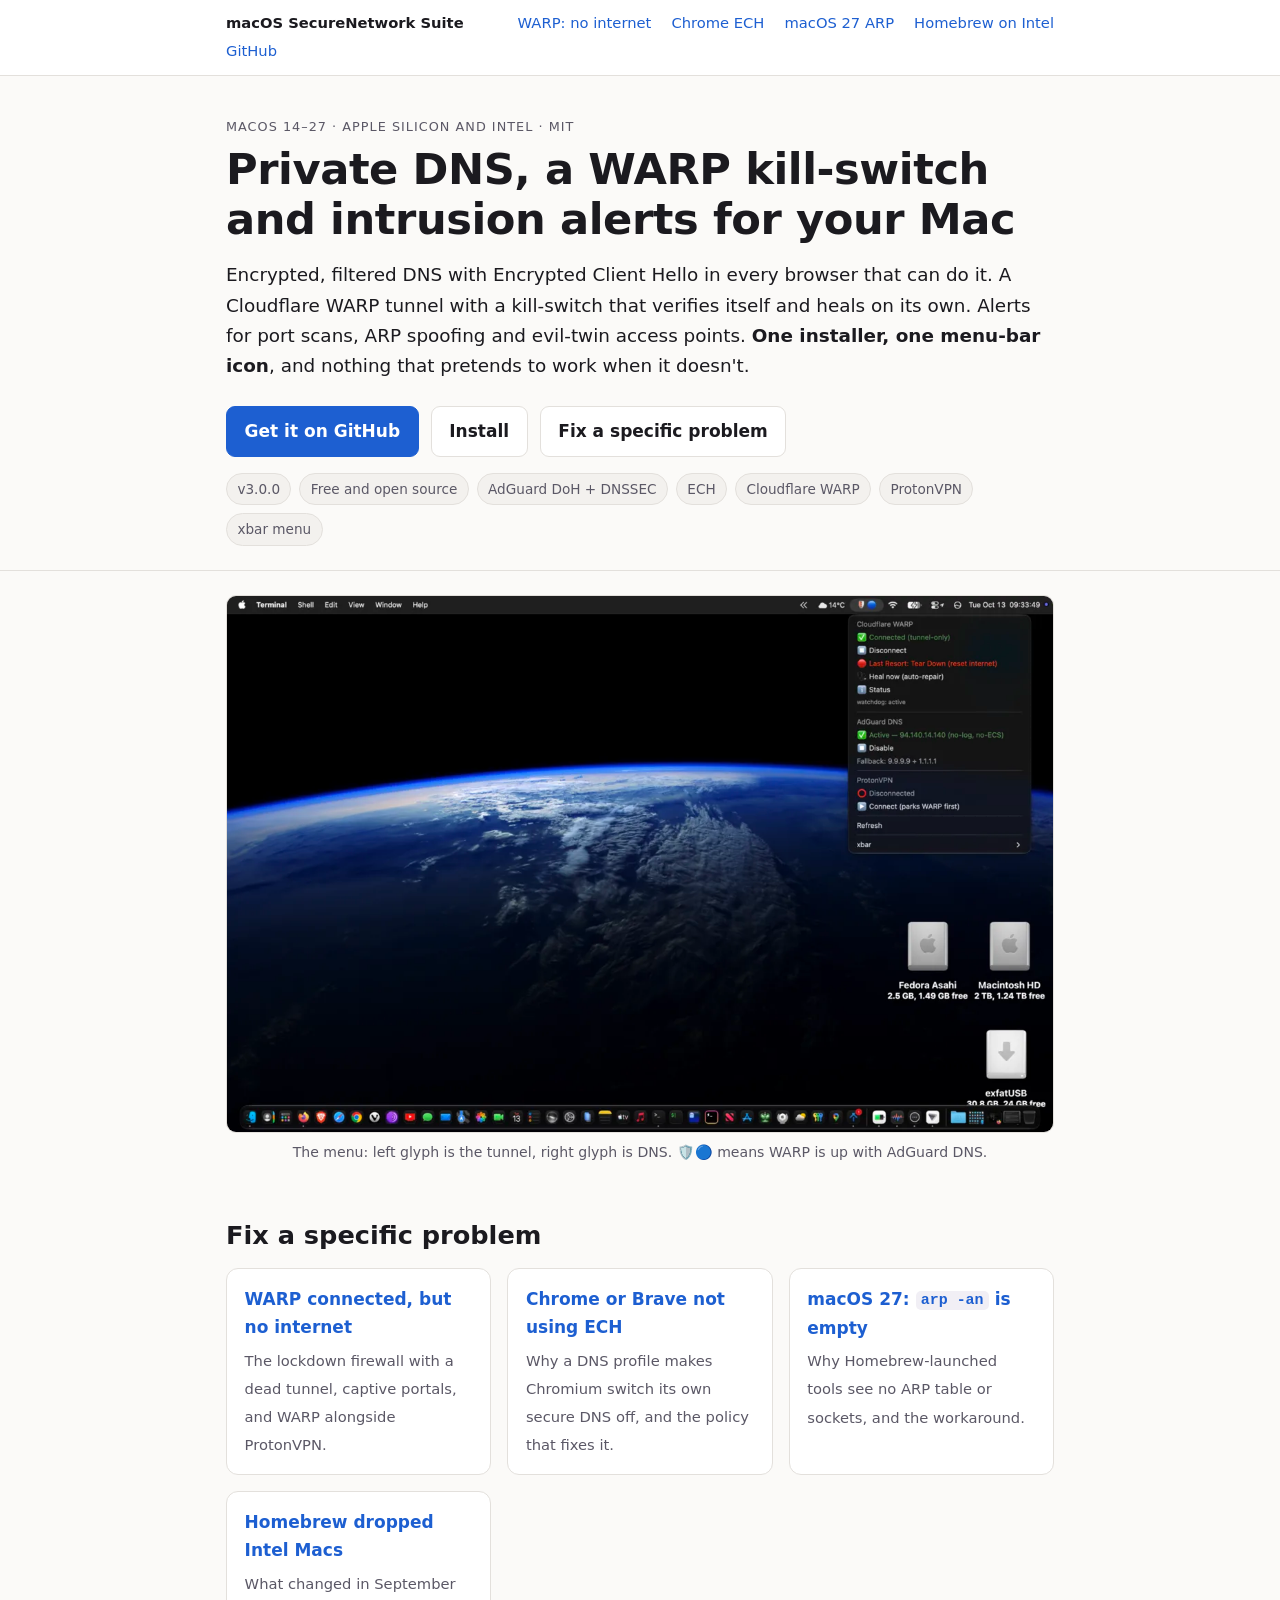
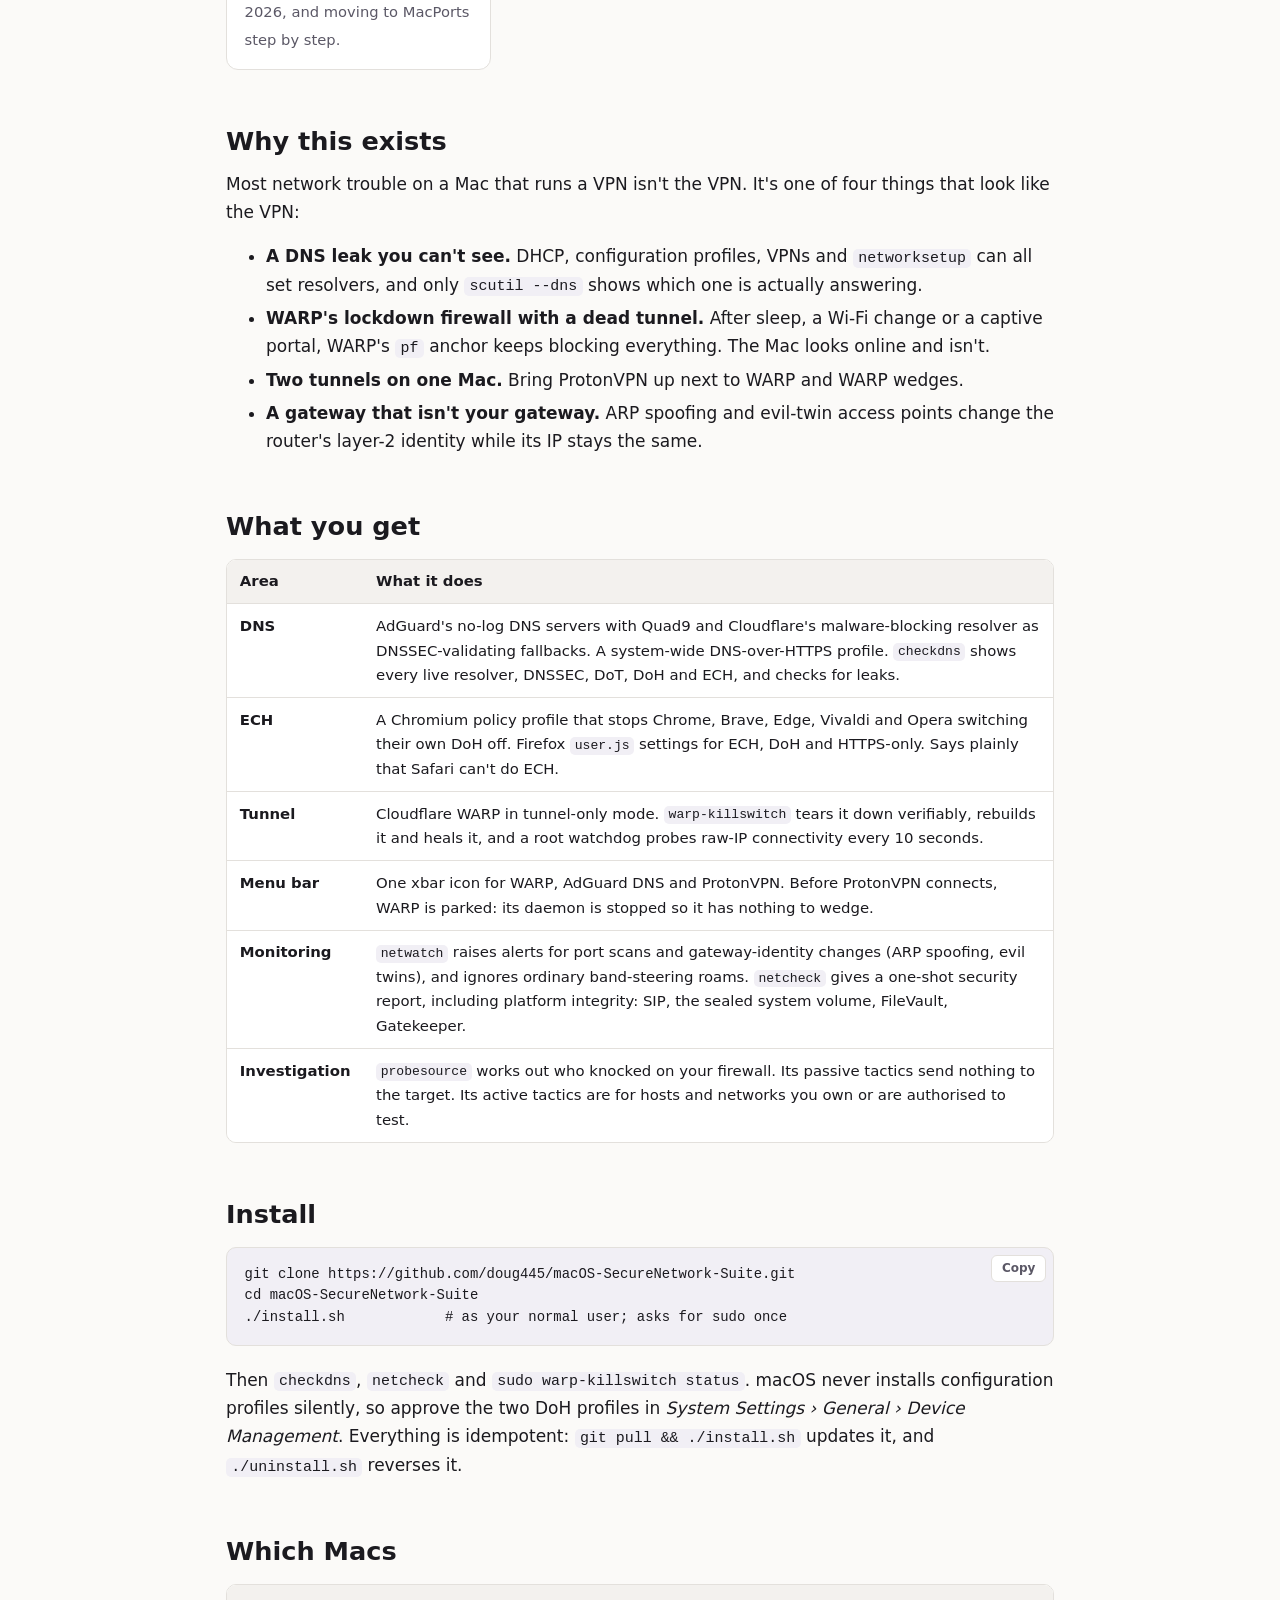
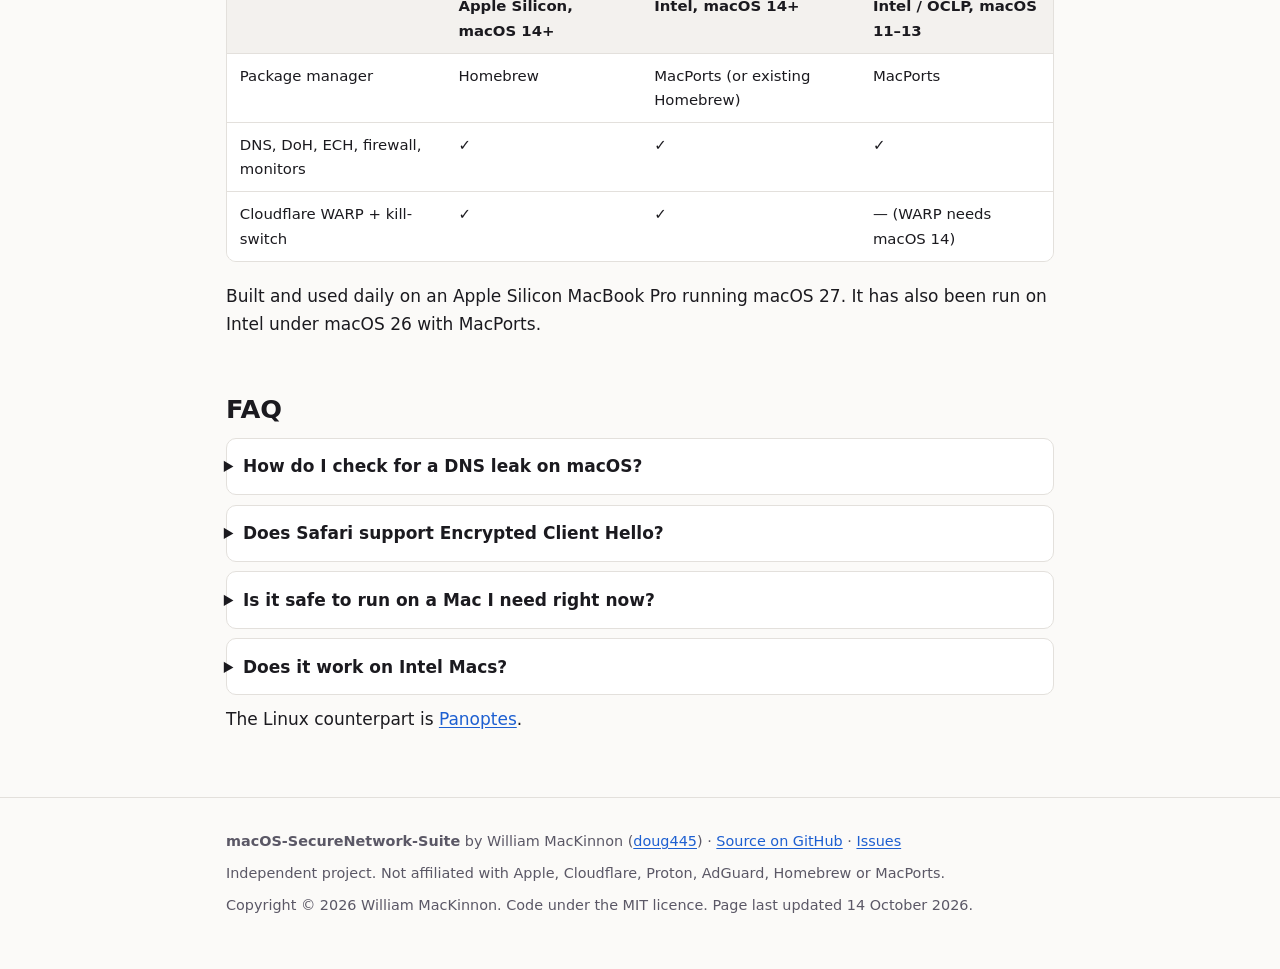
==== index.html @ d0519991 "Project site: landing page and four problem guides Landing page plus guides for the problems people " ====
<!doctype html>
<html lang="en">
<head>
<meta charset="utf-8">
<meta name="viewport" content="width=device-width, initial-scale=1">
<title>macOS SecureNetwork Suite: private DNS, WARP kill-switch</title>
<meta name="description" content="Free, open-source macOS network security: encrypted AdGuard DNS with ECH in every browser that can do it, a Cloudflare WARP kill-switch that self-heals, and ARP-spoofing and port-scan alerts.">
<link rel="canonical" href="https://doug445.github.io/macOS-SecureNetwork-Suite/">
<meta name="author" content="William MacKinnon">
<meta name="robots" content="index, follow, max-image-preview:large">
<meta name="color-scheme" content="light dark">
<link rel="stylesheet" href="style.css">
<meta property="og:type" content="website">
<meta property="og:site_name" content="macOS SecureNetwork Suite">
<meta property="og:title" content="macOS SecureNetwork Suite: private DNS, a WARP kill-switch and intrusion alerts">
<meta property="og:description" content="Encrypted, filtered DNS with ECH; a Cloudflare WARP kill-switch that never blackholes your Mac; ARP-spoofing, evil-twin and port-scan alerts. One installer, one menu-bar icon.">
<meta property="og:url" content="https://doug445.github.io/macOS-SecureNetwork-Suite/">
<meta property="og:image" content="https://doug445.github.io/macOS-SecureNetwork-Suite/card.png">
<meta property="og:image:width" content="1200">
<meta property="og:image:height" content="630">
<meta name="twitter:card" content="summary_large_image">
<script type="application/ld+json">
{
  "@context": "https://schema.org",
  "@graph": [
    {
      "@type": "SoftwareApplication",
      "@id": "https://doug445.github.io/macOS-SecureNetwork-Suite/#software",
      "name": "macOS-SecureNetwork-Suite",
      "description": "Network security suite for macOS: encrypted, filtered DNS (AdGuard DoH with DNSSEC fallbacks), Encrypted Client Hello in every capable browser, a Cloudflare WARP tunnel with a verified kill-switch and self-healing watchdog, a menu-bar control for WARP, AdGuard DNS and ProtonVPN, and monitors for port scans, ARP spoofing and evil-twin access points.",
      "applicationCategory": "SecurityApplication",
      "operatingSystem": "macOS 14 or later on Apple Silicon; macOS 11 or later on Intel (reduced)",
      "softwareVersion": "3.0.0",
      "license": "https://opensource.org/licenses/MIT",
      "url": "https://doug445.github.io/macOS-SecureNetwork-Suite/",
      "downloadUrl": "https://github.com/doug445/macOS-SecureNetwork-Suite",
      "codeRepository": "https://github.com/doug445/macOS-SecureNetwork-Suite",
      "image": "https://doug445.github.io/macOS-SecureNetwork-Suite/menu-bar.jpg",
      "offers": { "@type": "Offer", "price": "0", "priceCurrency": "USD" },
      "author": { "@type": "Person", "name": "William MacKinnon", "url": "https://github.com/doug445" }
    },
    {
      "@type": "FAQPage",
      "mainEntity": [
        { "@type": "Question", "name": "How do I check for a DNS leak on macOS?", "acceptedAnswer": { "@type": "Answer", "text": "Run checkdns. It lists every live resolver from scutil --dns rather than what a config file claims, and when a full-tunnel VPN owns the default route it flags any public resolver still visible as a possible leak." } },
        { "@type": "Question", "name": "Does Safari support Encrypted Client Hello?", "acceptedAnswer": { "@type": "Answer", "text": "No. WebKit has no ECH implementation as of Safari 26, and no setting changes that. Use Firefox or a Chromium browser with the suite's DoH policy for anything you want hidden from the network path." } },
        { "@type": "Question", "name": "Is it safe to run on a Mac I need right now?", "acceptedAnswer": { "@type": "Answer", "text": "The read-only tools make no changes at all: checkdns, netcheck, nettop, probesource's passive modes, warp-killswitch status, verify and state, and every detect.sh and verify.sh. The tools that write (Tear Down, Rebuild, Heal and the toggles) verify their result and tell you what they found." } },
        { "@type": "Question", "name": "Does it work on Intel Macs?", "acceptedAnswer": { "@type": "Answer", "text": "Yes, in a reduced but supported mode on macOS 11 and later, including OpenCore Legacy Patcher Macs. It installs through MacPorts there, because Homebrew no longer builds Intel bottles. Cloudflare WARP needs macOS 14." } }
      ]
    }
  ]
}
</script>
</head>
<body>

<nav class="sitenav" aria-label="Site">
  <div class="wrap">
    <a class="brand" href="./">macOS SecureNetwork Suite</a>
    <a href="cloudflare-warp-connected-no-internet-mac/">WARP: no internet</a>
    <a href="chrome-ech-not-working-macos/">Chrome ECH</a>
    <a href="macos-27-arp-table-empty/">macOS 27 ARP</a>
    <a href="homebrew-intel-mac-macports/">Homebrew on Intel</a>
    <a href="https://github.com/doug445/macOS-SecureNetwork-Suite">GitHub</a>
  </div>
</nav>

<header class="hero">
  <div class="wrap">
    <p class="eyebrow">macOS 14–27 · Apple Silicon and Intel · MIT</p>
    <h1>Private DNS, a WARP kill-switch and intrusion alerts for your Mac</h1>
    <p class="lede">
      Encrypted, filtered DNS with Encrypted Client Hello in every browser that can do it. A
      Cloudflare WARP tunnel with a kill-switch that verifies itself and heals on its own. Alerts
      for port scans, ARP spoofing and evil-twin access points. <strong>One installer, one
      menu-bar icon</strong>, and nothing that pretends to work when it doesn't.
    </p>
    <div class="cta">
      <a class="btn primary" href="https://github.com/doug445/macOS-SecureNetwork-Suite">Get it on GitHub</a>
      <a class="btn" href="#install">Install</a>
      <a class="btn" href="#problems">Fix a specific problem</a>
    </div>
    <ul class="facts" aria-label="At a glance">
      <li>v3.0.0</li><li>Free and open source</li><li>AdGuard DoH + DNSSEC</li><li>ECH</li>
      <li>Cloudflare WARP</li><li>ProtonVPN</li><li>xbar menu</li>
    </ul>
  </div>
</header>

<main class="wrap">

<figure>
  <picture>
  <source srcset="menu-bar.webp" type="image/webp">
  <img src="menu-bar.jpg" width="1200" height="779" fetchpriority="high"
       alt="The macOS desktop with the Security Toggle menu open in the menu bar: a shield and a blue dot for WARP connected with AdGuard DNS, and sections for Cloudflare WARP (Disconnect, Last Resort: Tear Down, Heal now, Status), AdGuard DNS (Disable) and ProtonVPN (Connect)">
  </picture>
  <figcaption>The menu: left glyph is the tunnel, right glyph is DNS. 🛡️🔵 means WARP is up with AdGuard DNS.</figcaption>
</figure>

<h2 id="problems">Fix a specific problem</h2>
<div class="cards">
  <a class="card" href="cloudflare-warp-connected-no-internet-mac/"><strong>WARP connected, but no internet</strong><span>The lockdown firewall with a dead tunnel, captive portals, and WARP alongside ProtonVPN.</span></a>
  <a class="card" href="chrome-ech-not-working-macos/"><strong>Chrome or Brave not using ECH</strong><span>Why a DNS profile makes Chromium switch its own secure DNS off, and the policy that fixes it.</span></a>
  <a class="card" href="macos-27-arp-table-empty/"><strong>macOS 27: <code>arp -an</code> is empty</strong><span>Why Homebrew-launched tools see no ARP table or sockets, and the workaround.</span></a>
  <a class="card" href="homebrew-intel-mac-macports/"><strong>Homebrew dropped Intel Macs</strong><span>What changed in September 2026, and moving to MacPorts step by step.</span></a>
</div>

<h2 id="why">Why this exists</h2>
<p>Most network trouble on a Mac that runs a VPN isn't the VPN. It's one of four things that
  look like the VPN:</p>
<ul>
  <li><strong>A DNS leak you can't see.</strong> DHCP, configuration profiles, VPNs and
    <code>networksetup</code> can all set resolvers, and only <code>scutil --dns</code> shows which
    one is actually answering.</li>
  <li><strong>WARP's lockdown firewall with a dead tunnel.</strong> After sleep, a Wi-Fi change or
    a captive portal, WARP's <code>pf</code> anchor keeps blocking everything. The Mac looks
    online and isn't.</li>
  <li><strong>Two tunnels on one Mac.</strong> Bring ProtonVPN up next to WARP and WARP
    wedges.</li>
  <li><strong>A gateway that isn't your gateway.</strong> ARP spoofing and evil-twin access points
    change the router's layer-2 identity while its IP stays the same.</li>
</ul>

<h2 id="what">What you get</h2>
<div class="table-scroll"><table>
  <thead><tr><th>Area</th><th>What it does</th></tr></thead>
  <tbody>
    <tr><td><strong>DNS</strong></td><td>AdGuard's no-log DNS servers with Quad9 and Cloudflare's malware-blocking resolver as DNSSEC-validating fallbacks. A system-wide DNS-over-HTTPS profile. <code>checkdns</code> shows every live resolver, DNSSEC, DoT, DoH and ECH, and checks for leaks.</td></tr>
    <tr><td><strong>ECH</strong></td><td>A Chromium policy profile that stops Chrome, Brave, Edge, Vivaldi and Opera switching their own DoH off. Firefox <code>user.js</code> settings for ECH, DoH and HTTPS-only. Says plainly that Safari can't do ECH.</td></tr>
    <tr><td><strong>Tunnel</strong></td><td>Cloudflare WARP in tunnel-only mode. <code>warp-killswitch</code> tears it down verifiably, rebuilds it and heals it, and a root watchdog probes raw-IP connectivity every 10 seconds.</td></tr>
    <tr><td><strong>Menu bar</strong></td><td>One xbar icon for WARP, AdGuard DNS and ProtonVPN. Before ProtonVPN connects, WARP is parked: its daemon is stopped so it has nothing to wedge.</td></tr>
    <tr><td><strong>Monitoring</strong></td><td><code>netwatch</code> raises alerts for port scans and gateway-identity changes (ARP spoofing, evil twins), and ignores ordinary band-steering roams. <code>netcheck</code> gives a one-shot security report, including platform integrity: SIP, the sealed system volume, FileVault, Gatekeeper.</td></tr>
    <tr><td><strong>Investigation</strong></td><td><code>probesource</code> works out who knocked on your firewall. Its passive tactics send nothing to the target. Its active tactics are for hosts and networks you own or are authorised to test.</td></tr>
  </tbody>
</table></div>

<h2 id="install">Install</h2>
<div class="codeblock"><pre><code>git clone https://github.com/doug445/macOS-SecureNetwork-Suite.git
cd macOS-SecureNetwork-Suite
./install.sh            # as your normal user; asks for sudo once</code></pre></div>
<p>Then <code>checkdns</code>, <code>netcheck</code> and <code>sudo warp-killswitch status</code>.
  macOS never installs configuration profiles silently, so approve the two DoH profiles in
  <em>System Settings › General › Device Management</em>. Everything is idempotent:
  <code>git pull &amp;&amp; ./install.sh</code> updates it, and <code>./uninstall.sh</code> reverses
  it.</p>

<h2 id="platforms">Which Macs</h2>
<div class="table-scroll"><table>
  <thead><tr><th></th><th>Apple Silicon, macOS 14+</th><th>Intel, macOS 14+</th><th>Intel / OCLP, macOS 11–13</th></tr></thead>
  <tbody>
    <tr><td>Package manager</td><td>Homebrew</td><td>MacPorts (or existing Homebrew)</td><td>MacPorts</td></tr>
    <tr><td>DNS, DoH, ECH, firewall, monitors</td><td>✓</td><td>✓</td><td>✓</td></tr>
    <tr><td>Cloudflare WARP + kill-switch</td><td>✓</td><td>✓</td><td>— (WARP needs macOS 14)</td></tr>
  </tbody>
</table></div>
<p>Built and used daily on an Apple Silicon MacBook Pro running macOS 27. It has also been run on
  Intel under macOS 26 with MacPorts.</p>

<h2 id="faq">FAQ</h2>
<details>
  <summary>How do I check for a DNS leak on macOS?</summary>
  <p>Run checkdns. It lists every live resolver from scutil --dns rather than what a config file
    claims, and when a full-tunnel VPN owns the default route it flags any public resolver still
    visible as a possible leak.</p>
</details>
<details>
  <summary>Does Safari support Encrypted Client Hello?</summary>
  <p>No. WebKit has no ECH implementation as of Safari 26, and no setting changes that. Use
    Firefox or a Chromium browser with the suite's DoH policy for anything you want hidden from
    the network path.</p>
</details>
<details>
  <summary>Is it safe to run on a Mac I need right now?</summary>
  <p>The read-only tools make no changes at all: checkdns, netcheck, nettop, probesource's
    passive modes, warp-killswitch status, verify and state, and every detect.sh and verify.sh.
    The tools that write (Tear Down, Rebuild, Heal and the toggles) verify their result and tell
    you what they found.</p>
</details>
<details>
  <summary>Does it work on Intel Macs?</summary>
  <p>Yes, in a reduced but supported mode on macOS 11 and later, including OpenCore Legacy Patcher
    Macs. It installs through MacPorts there, because Homebrew no longer builds Intel bottles.
    Cloudflare WARP needs macOS 14.</p>
</details>

<p>The Linux counterpart is <a href="https://github.com/doug445/Panoptes">Panoptes</a>.</p>
</main>

<footer>
  <div class="wrap">
    <p><strong>macOS-SecureNetwork-Suite</strong> by William MacKinnon
      (<a href="https://github.com/doug445">doug445</a>) ·
      <a href="https://github.com/doug445/macOS-SecureNetwork-Suite">Source on GitHub</a> ·
      <a href="https://github.com/doug445/macOS-SecureNetwork-Suite/issues">Issues</a></p>
    <p>Independent project. Not affiliated with Apple, Cloudflare, Proton, AdGuard, Homebrew or MacPorts.</p>
    <p>Copyright © 2026 William MacKinnon. Code under the MIT licence. Page last updated 14 October 2026.</p>
  </div>
</footer>

<script>
document.querySelectorAll('.codeblock').forEach(function (block) {
  var btn = document.createElement('button');
  btn.className = 'copy'; btn.type = 'button'; btn.textContent = 'Copy';
  btn.addEventListener('click', function () {
    navigator.clipboard.writeText(block.querySelector('code').innerText).then(function () {
      btn.textContent = 'Copied'; setTimeout(function () { btn.textContent = 'Copy'; }, 1500);
    }).catch(function () { btn.textContent = 'Select + copy'; });
  });
  block.appendChild(btn);
});
</script>
</body>
</html>
---- style.css ----
:root {
  --bg: #fbfaf8;
  --surface: #ffffff;
  --surface-2: #f3f1ee;
  --text: #1b1a1f;
  --muted: #5b5866;
  --border: #e3e0dc;
  --accent: #1d5fd1;
  --accent-2: #1d5fd1;
  --accent-ink: #ffffff;
  --code-bg: #f1eff5;
  --warn-bg: #fff5e6;
  --warn-border: #e8a33a;
  --ok: #1e7d45;
}
@media (prefers-color-scheme: dark) {
  :root:not([data-theme="light"]) {
    --bg: #0b0f17;
    --surface: #111a26;
    --surface-2: #16212f;
    --text: #eef3f8;
    --muted: #9fb0c2;
    --border: #2b3d52;
    --accent: #6aa8ff;
    --accent-2: #6aa1ff;
    --accent-ink: #061020;
    --code-bg: #121c28;
    --warn-bg: #261c0c;
    --warn-border: #c9862a;
    --ok: #5fd48f;
  }
}
:root[data-theme="dark"] {
  --bg: #0b0f17;
  --surface: #111a26;
  --surface-2: #16212f;
  --text: #eef3f8;
  --muted: #9fb0c2;
  --border: #2b3d52;
  --accent: #6aa8ff;
  --accent-2: #6aa1ff;
  --accent-ink: #061020;
  --code-bg: #121c28;
  --warn-bg: #261c0c;
  --warn-border: #c9862a;
  --ok: #5fd48f;
}

*, *::before, *::after { box-sizing: border-box; }
html { -webkit-text-size-adjust: 100%; scroll-padding-top: 1rem; }
body {
  margin: 0;
  background: var(--bg);
  color: var(--text);
  font: 17px/1.65 system-ui, -apple-system, "Segoe UI", Roboto, "Helvetica Neue", Arial, sans-serif;
}
a { color: var(--accent-2); text-underline-offset: 2px; }
a:hover { color: var(--accent); }
.wrap { max-width: 860px; margin: 0 auto; padding: 0 16px; }

header.hero { padding: 2.5rem 0 1.5rem; border-bottom: 1px solid var(--border); }
.hero img {
  display: block; width: 100%; height: auto; border-radius: 14px;
  border: 1px solid var(--border); margin-bottom: 1.75rem;
}
.eyebrow {
  font-size: .8rem; letter-spacing: .08em; text-transform: uppercase;
  color: var(--muted); margin: 0 0 .5rem;
}
h1 { font-size: clamp(1.9rem, 5vw, 2.7rem); line-height: 1.15; margin: 0 0 1rem; letter-spacing: -.01em; }
h2 { font-size: 1.6rem; line-height: 1.25; margin: 3rem 0 .75rem; padding-top: .5rem; }
h3 { font-size: 1.2rem; margin: 2rem 0 .5rem; }
p, ul, ol { margin: 0 0 1rem; }
li { margin: .3rem 0; }
.lede { font-size: 1.15rem; color: var(--text); }

.cta { display: flex; flex-wrap: wrap; gap: .75rem; margin: 1.5rem 0 1rem; }
.btn {
  display: inline-block; padding: .65rem 1.1rem; border-radius: 9px;
  font-weight: 600; text-decoration: none; border: 1px solid var(--border);
  color: var(--text); background: var(--surface);
}
.btn.primary { background: var(--accent); border-color: var(--accent); color: var(--accent-ink); }
.btn:hover { filter: brightness(1.08); color: inherit; }
.btn.primary:hover { color: var(--accent-ink); }

.facts { display: flex; flex-wrap: wrap; gap: .5rem; padding: 0; list-style: none; margin: 1rem 0 0; }
.facts li {
  margin: 0; font-size: .85rem; padding: .25rem .65rem; border-radius: 999px;
  background: var(--surface-2); border: 1px solid var(--border); color: var(--muted);
}

nav.toc {
  margin: 2rem 0 0; padding: 1rem 1.25rem; background: var(--surface);
  border: 1px solid var(--border); border-radius: 12px;
}
nav.toc h2 { font-size: 1rem; margin: 0 0 .5rem; padding: 0; }
nav.toc ol { columns: 2; column-gap: 2rem; margin: 0; padding-left: 1.2rem; font-size: .95rem; }
@media (max-width: 600px) { nav.toc ol { columns: 1; } }

.note {
  border-left: 4px solid var(--warn-border); background: var(--warn-bg);
  padding: .9rem 1.1rem; border-radius: 0 10px 10px 0; margin: 1.25rem 0;
}
.note p:last-child { margin-bottom: 0; }

pre, code { font-family: ui-monospace, "SF Mono", "JetBrains Mono", Menlo, Consolas, monospace; }
code { font-size: .88em; background: var(--code-bg); padding: .1em .35em; border-radius: 5px; }
.codeblock { position: relative; margin: 1rem 0 1.25rem; }
pre {
  background: var(--code-bg); border: 1px solid var(--border); border-radius: 10px;
  padding: 1rem 1.1rem; overflow-x: auto; font-size: .87rem; line-height: 1.55; margin: 0;
}
pre code { background: none; padding: 0; font-size: inherit; }
.copy {
  position: absolute; top: .5rem; right: .5rem; font: 600 .75rem/1 system-ui, sans-serif;
  padding: .4rem .6rem; border-radius: 6px; border: 1px solid var(--border);
  background: var(--surface); color: var(--muted); cursor: pointer;
}
.copy:hover { color: var(--text); }

.table-scroll { overflow-x: auto; margin: 1rem 0 1.25rem; border: 1px solid var(--border); border-radius: 10px; }
table { border-collapse: collapse; width: 100%; font-size: .93rem; background: var(--surface); }
th, td { text-align: left; padding: .6rem .8rem; border-bottom: 1px solid var(--border); vertical-align: top; }
th { background: var(--surface-2); font-weight: 600; }
tr:last-child td { border-bottom: 0; }

.chain { display: flex; flex-wrap: wrap; align-items: center; gap: .4rem; margin: 1rem 0; font-size: .9rem; }
.chain span {
  padding: .35rem .65rem; border-radius: 7px; background: var(--surface);
  border: 1px solid var(--border); font-family: ui-monospace, Menlo, monospace;
}
.chain span.hot { border-color: var(--accent); color: var(--accent); font-weight: 600; }
.chain i { color: var(--muted); font-style: normal; }

ol.steps { counter-reset: s; list-style: none; padding: 0; }
ol.steps > li {
  counter-increment: s; position: relative; padding: 0 0 0 3rem; margin: 0 0 1.75rem;
}
ol.steps > li::before {
  content: counter(s); position: absolute; left: 0; top: .1rem;
  width: 2rem; height: 2rem; border-radius: 50%; display: grid; place-items: center;
  background: var(--accent); color: var(--accent-ink); font-weight: 700; font-size: .95rem;
}
ol.steps > li > h3 { margin-top: 0; }

figure { margin: 1.5rem 0; }
figure img { max-width: 100%; height: auto; border-radius: 10px; border: 1px solid var(--border); display: block; margin: 0 auto; }
figcaption { font-size: .88rem; color: var(--muted); text-align: center; margin-top: .5rem; }

details {
  border: 1px solid var(--border); border-radius: 10px; background: var(--surface);
  margin: .6rem 0; padding: 0 1rem;
}
details[open] { padding-bottom: .5rem; }
summary { cursor: pointer; font-weight: 600; padding: .85rem 0; list-style-position: outside; }
details p { margin: .25rem 0 .75rem; }

.ok { color: var(--ok); font-weight: 600; }

footer {
  margin-top: 4rem; padding: 2rem 0 3rem; border-top: 1px solid var(--border);
  color: var(--muted); font-size: .9rem;
}
footer p { margin: 0 0 .5rem; }

.sitenav { border-bottom: 1px solid var(--border); background: var(--surface); }
.sitenav .wrap { display: flex; flex-wrap: wrap; gap: .25rem 1.25rem; align-items: center; padding-top: .7rem; padding-bottom: .7rem; font-size: .92rem; }
.sitenav .brand { font-weight: 700; color: var(--text); text-decoration: none; margin-right: auto; }
.sitenav a { text-decoration: none; }
.crumbs { font-size: .85rem; color: var(--muted); margin: 1.5rem 0 0; }
.cards { display: grid; grid-template-columns: repeat(auto-fit, minmax(240px, 1fr)); gap: 1rem; margin: 1rem 0 1.5rem; }
.card { display: block; padding: 1rem 1.1rem; border: 1px solid var(--border); border-radius: 12px; background: var(--surface); text-decoration: none; color: var(--text); }
.card:hover { border-color: var(--accent); color: var(--text); }
.card strong { display: block; margin-bottom: .3rem; color: var(--accent); }
.card span { font-size: .92rem; color: var(--muted); }
.tool { border: 1px solid var(--accent); border-radius: 12px; padding: 1rem 1.2rem; margin: 2rem 0; background: var(--surface); }
.tool p:last-child { margin-bottom: 0; }
small { color: var(--muted); }
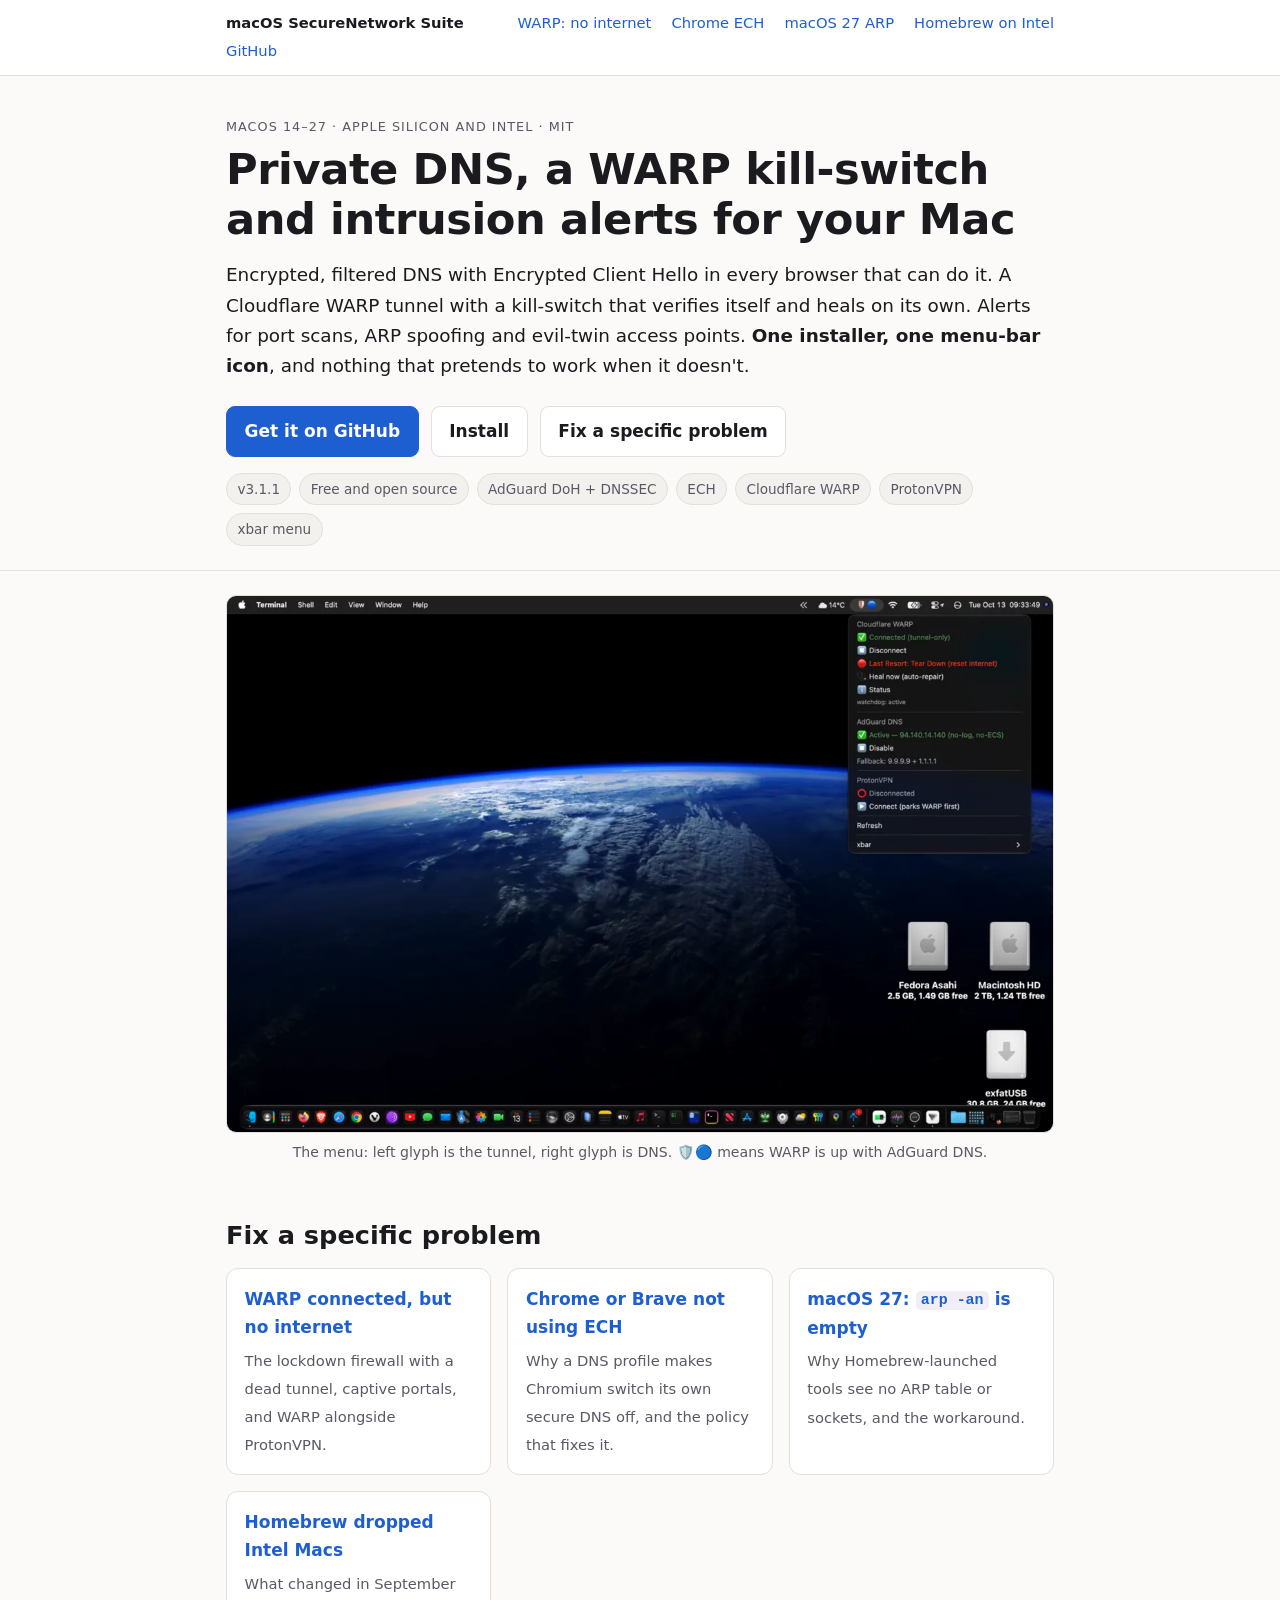
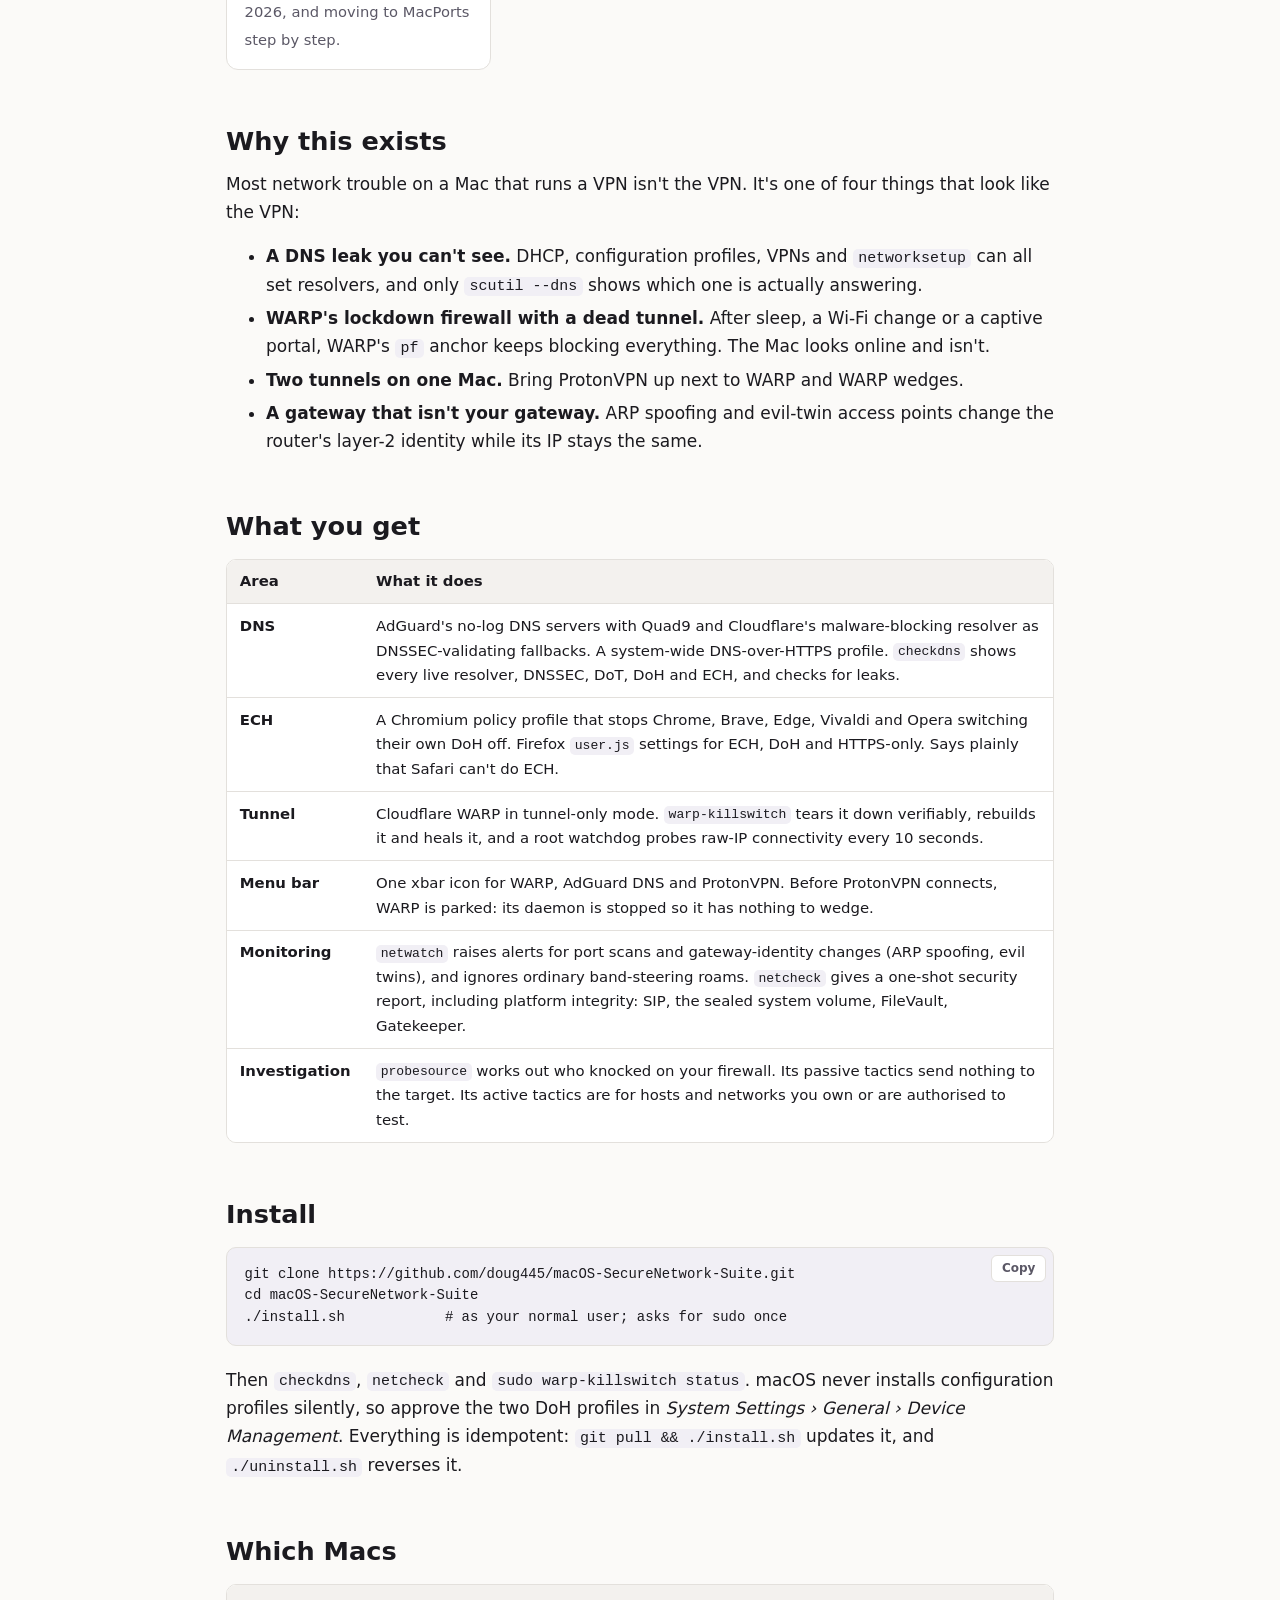
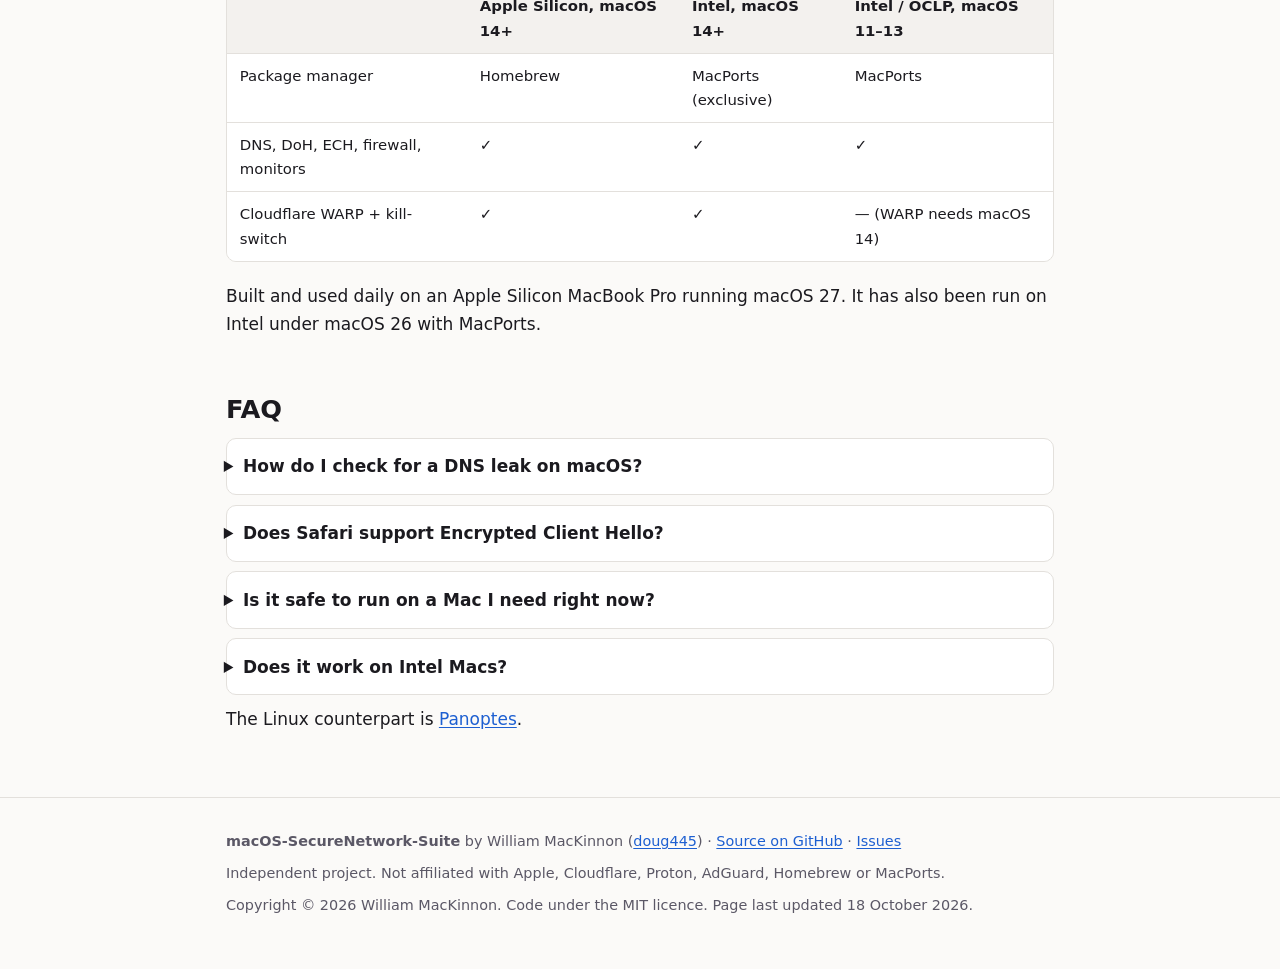
==== commit 0818f632: "Site: 3.1.1, MacPorts exclusive on Intel, current migration steps - Landing page: version 3.1.1; Int" ====
--- a/index.html
+++ b/index.html
@@ -30,7 +30,7 @@
       "description": "Network security suite for macOS: encrypted, filtered DNS (AdGuard DoH with DNSSEC fallbacks), Encrypted Client Hello in every capable browser, a Cloudflare WARP tunnel with a verified kill-switch and self-healing watchdog, a menu-bar control for WARP, AdGuard DNS and ProtonVPN, and monitors for port scans, ARP spoofing and evil-twin access points.",
       "applicationCategory": "SecurityApplication",
       "operatingSystem": "macOS 14 or later on Apple Silicon; macOS 11 or later on Intel (reduced)",
-      "softwareVersion": "3.0.0",
+      "softwareVersion": "3.1.1",
       "license": "https://opensource.org/licenses/MIT",
       "url": "https://doug445.github.io/macOS-SecureNetwork-Suite/",
       "downloadUrl": "https://github.com/doug445/macOS-SecureNetwork-Suite",
@@ -81,7 +81,7 @@
       <a class="btn" href="#problems">Fix a specific problem</a>
     </div>
     <ul class="facts" aria-label="At a glance">
-      <li>v3.0.0</li><li>Free and open source</li><li>AdGuard DoH + DNSSEC</li><li>ECH</li>
+      <li>v3.1.1</li><li>Free and open source</li><li>AdGuard DoH + DNSSEC</li><li>ECH</li>
       <li>Cloudflare WARP</li><li>ProtonVPN</li><li>xbar menu</li>
     </ul>
   </div>
@@ -149,7 +149,7 @@
 <div class="table-scroll"><table>
   <thead><tr><th></th><th>Apple Silicon, macOS 14+</th><th>Intel, macOS 14+</th><th>Intel / OCLP, macOS 11–13</th></tr></thead>
   <tbody>
-    <tr><td>Package manager</td><td>Homebrew</td><td>MacPorts (or existing Homebrew)</td><td>MacPorts</td></tr>
+    <tr><td>Package manager</td><td>Homebrew</td><td>MacPorts (exclusive)</td><td>MacPorts</td></tr>
     <tr><td>DNS, DoH, ECH, firewall, monitors</td><td>✓</td><td>✓</td><td>✓</td></tr>
     <tr><td>Cloudflare WARP + kill-switch</td><td>✓</td><td>✓</td><td>— (WARP needs macOS 14)</td></tr>
   </tbody>
@@ -194,7 +194,7 @@
       <a href="https://github.com/doug445/macOS-SecureNetwork-Suite">Source on GitHub</a> ·
       <a href="https://github.com/doug445/macOS-SecureNetwork-Suite/issues">Issues</a></p>
     <p>Independent project. Not affiliated with Apple, Cloudflare, Proton, AdGuard, Homebrew or MacPorts.</p>
-    <p>Copyright © 2026 William MacKinnon. Code under the MIT licence. Page last updated 14 October 2026.</p>
+    <p>Copyright © 2026 William MacKinnon. Code under the MIT licence. Page last updated 18 October 2026.</p>
   </div>
 </footer>
 
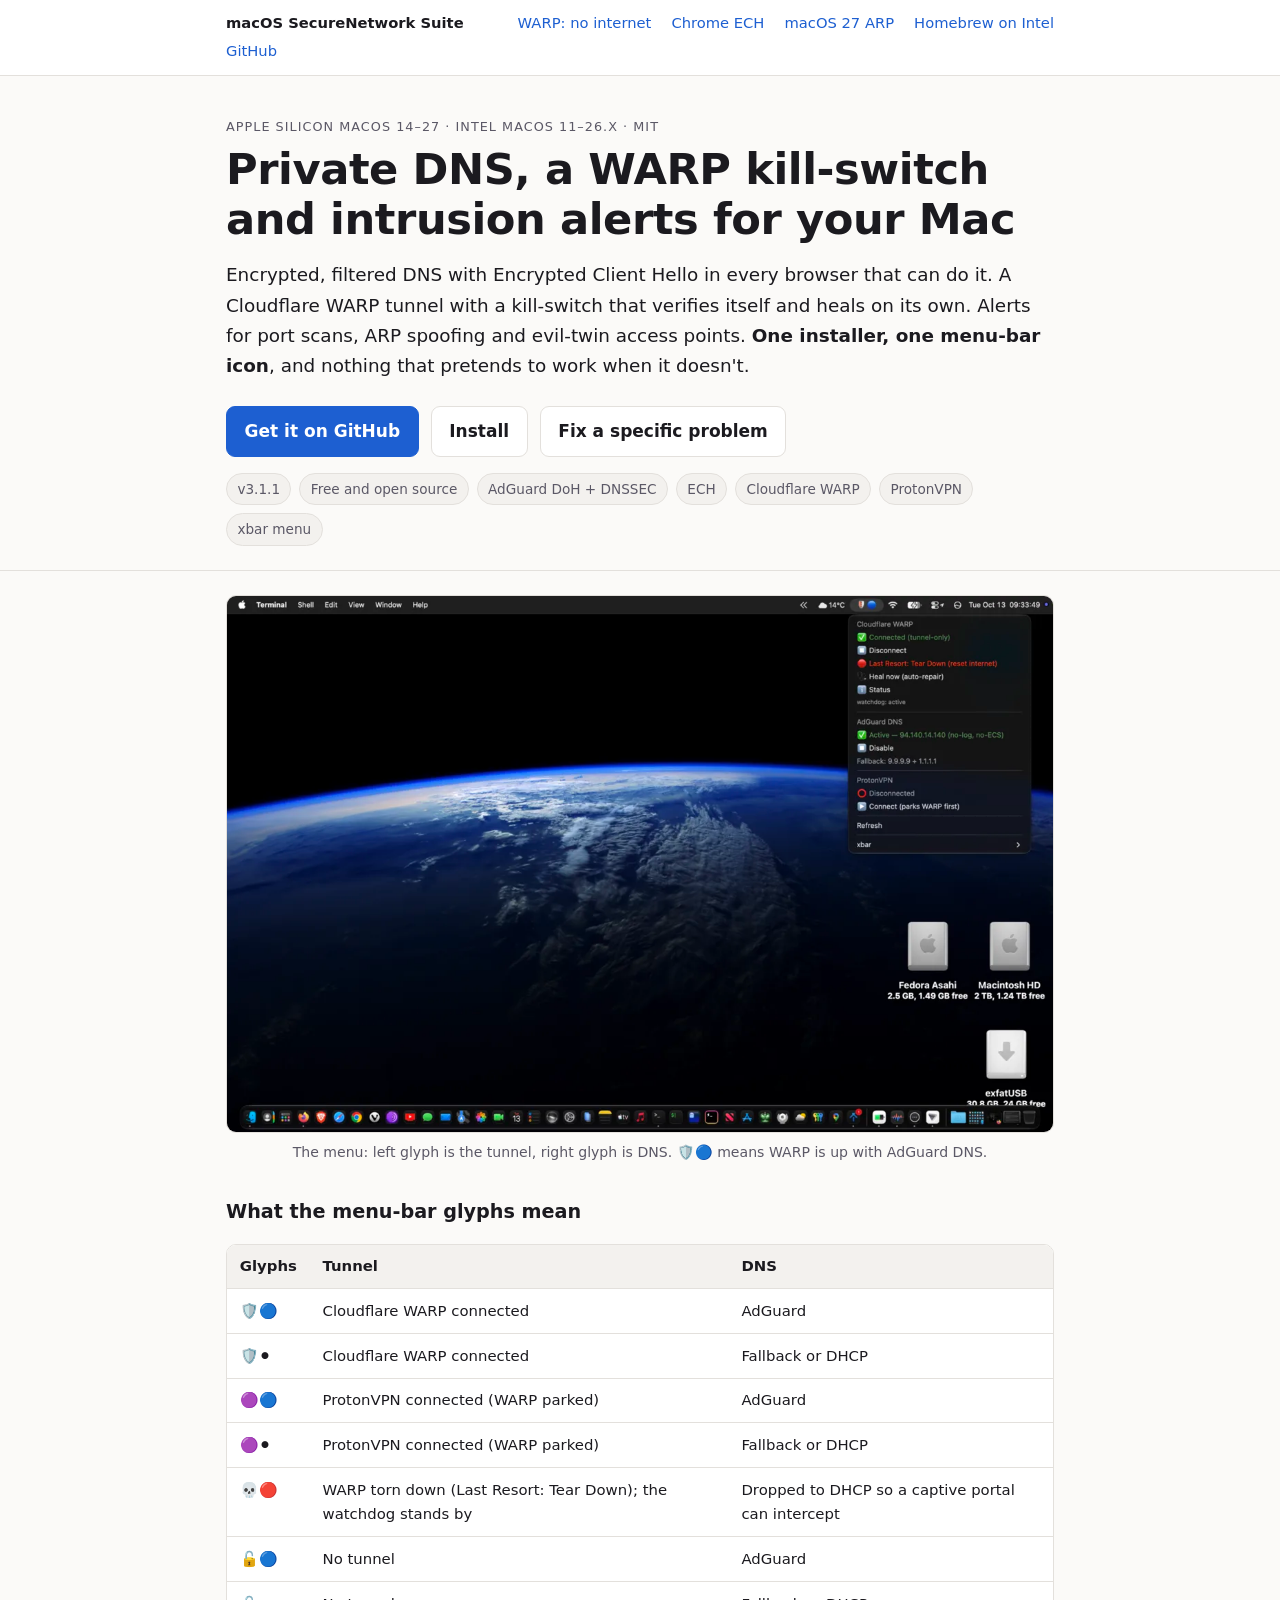
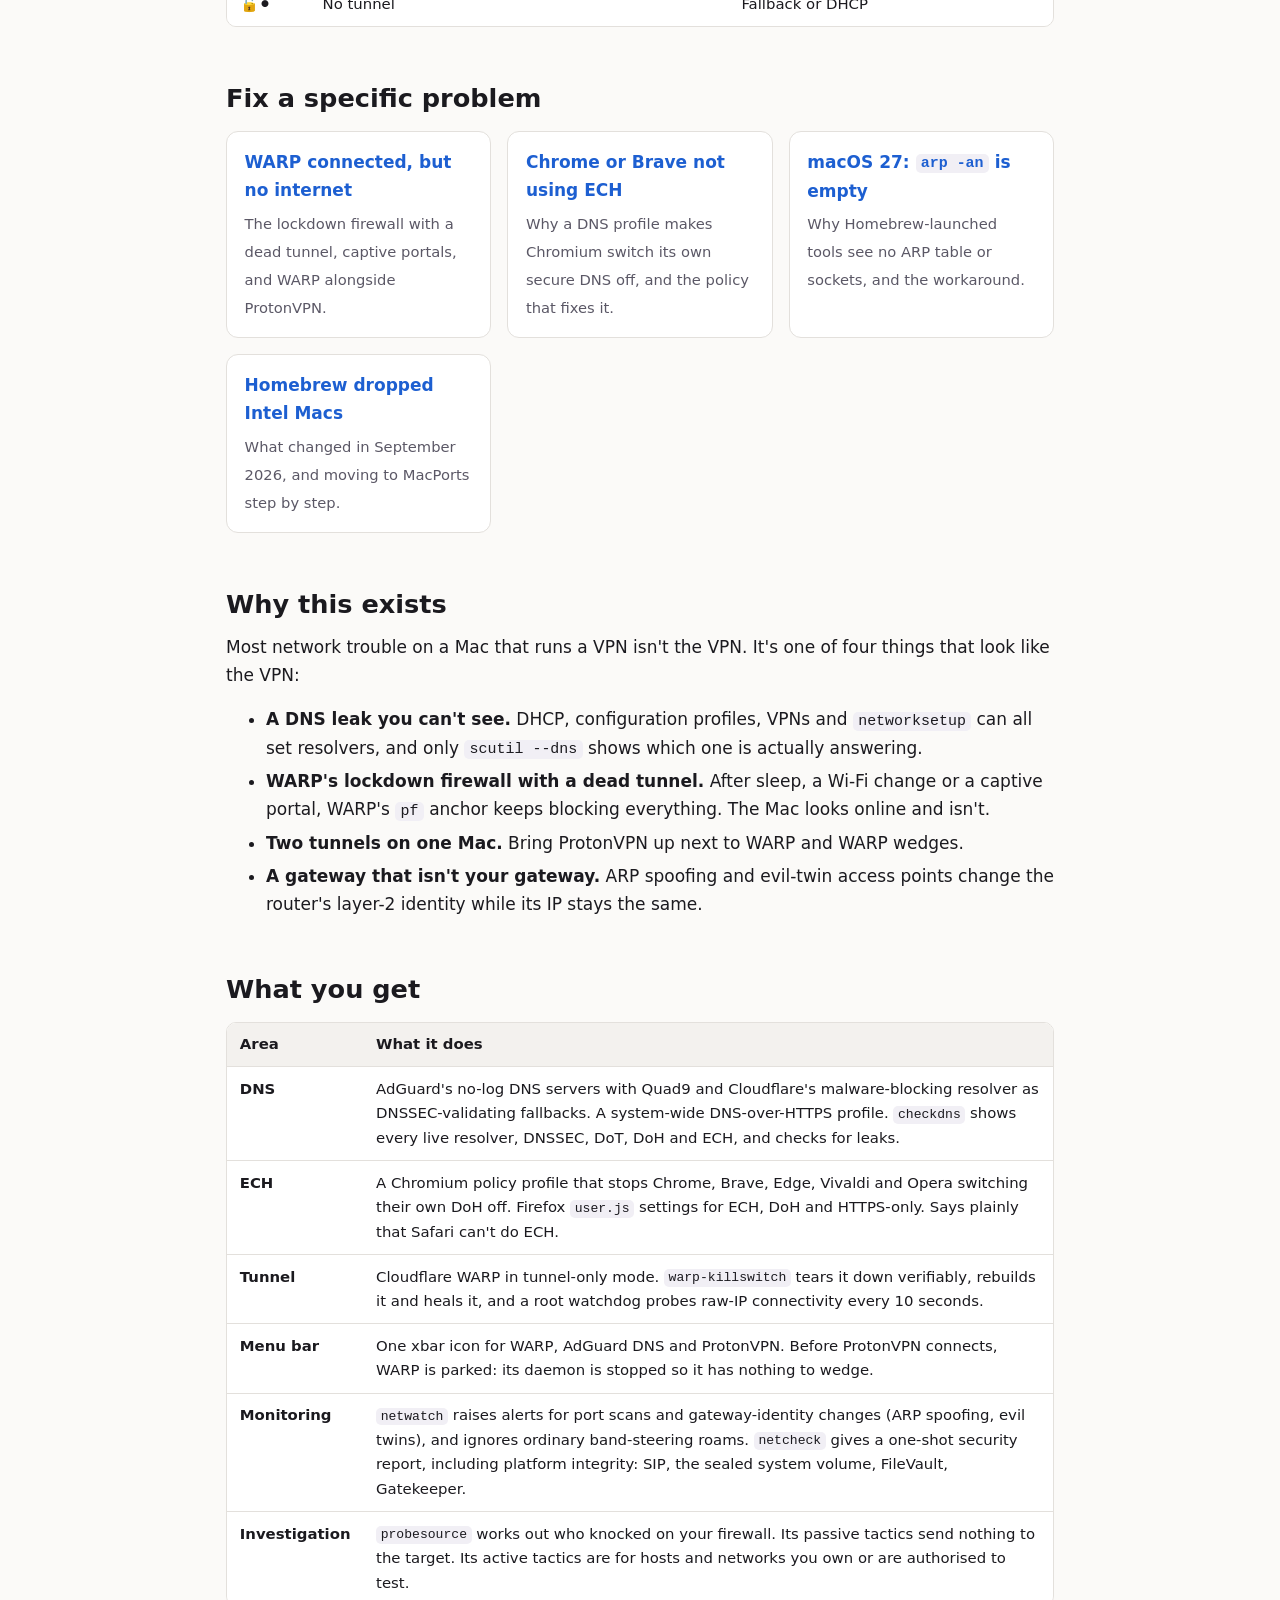
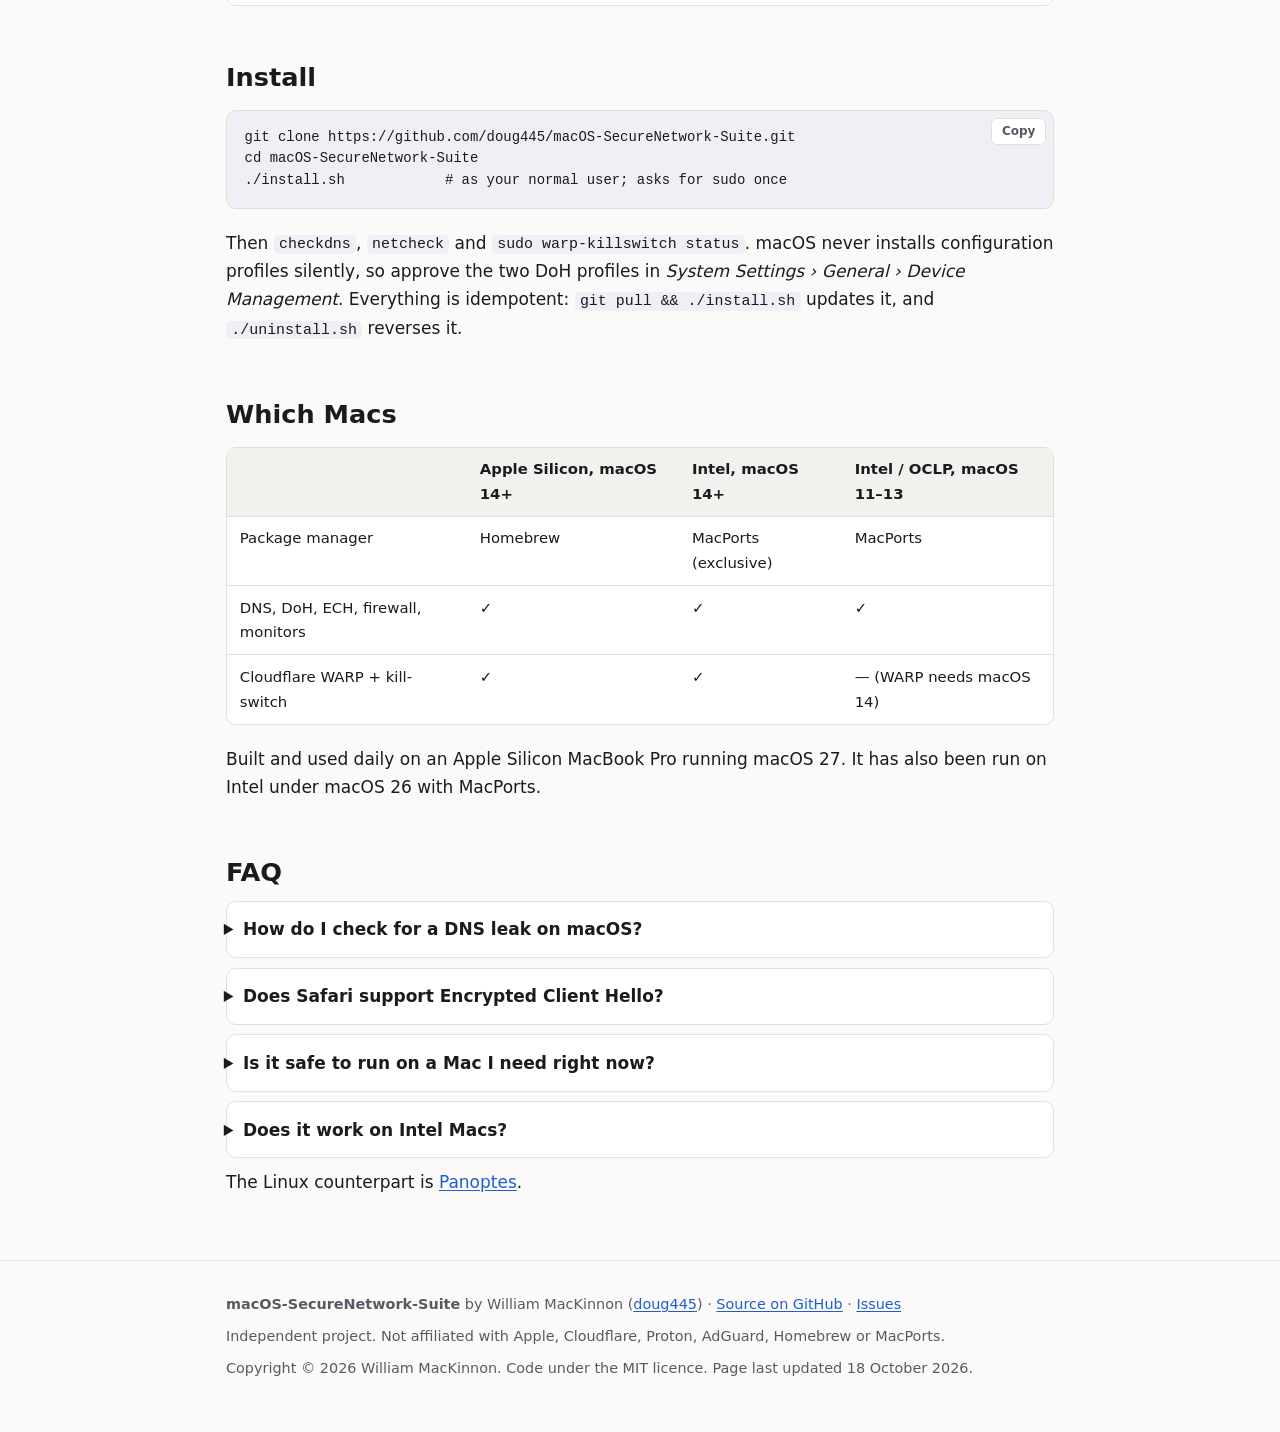
==== commit 570fd054: "Site: menu-bar glyph legend; Intel macOS 11–26.x in the tagline Co-Authored-By: Claude Opus 5.5 (1M " ====
--- a/index.html
+++ b/index.html
@@ -29,7 +29,7 @@
       "name": "macOS-SecureNetwork-Suite",
       "description": "Network security suite for macOS: encrypted, filtered DNS (AdGuard DoH with DNSSEC fallbacks), Encrypted Client Hello in every capable browser, a Cloudflare WARP tunnel with a verified kill-switch and self-healing watchdog, a menu-bar control for WARP, AdGuard DNS and ProtonVPN, and monitors for port scans, ARP spoofing and evil-twin access points.",
       "applicationCategory": "SecurityApplication",
-      "operatingSystem": "macOS 14 or later on Apple Silicon; macOS 11 or later on Intel (reduced)",
+      "operatingSystem": "macOS 14–27 on Apple Silicon; macOS 11–26 on Intel (reduced)",
       "softwareVersion": "3.1.1",
       "license": "https://opensource.org/licenses/MIT",
       "url": "https://doug445.github.io/macOS-SecureNetwork-Suite/",
@@ -67,7 +67,7 @@
 
 <header class="hero">
   <div class="wrap">
-    <p class="eyebrow">macOS 14–27 · Apple Silicon and Intel · MIT</p>
+    <p class="eyebrow">Apple Silicon macOS 14–27 · Intel macOS 11–26.x · MIT</p>
     <h1>Private DNS, a WARP kill-switch and intrusion alerts for your Mac</h1>
     <p class="lede">
       Encrypted, filtered DNS with Encrypted Client Hello in every browser that can do it. A
@@ -98,6 +98,20 @@
   <figcaption>The menu: left glyph is the tunnel, right glyph is DNS. 🛡️🔵 means WARP is up with AdGuard DNS.</figcaption>
 </figure>
 
+<h3 id="glyphs">What the menu-bar glyphs mean</h3>
+<div class="table-scroll"><table>
+  <thead><tr><th>Glyphs</th><th>Tunnel</th><th>DNS</th></tr></thead>
+  <tbody>
+    <tr><td>🛡️🔵</td><td>Cloudflare WARP connected</td><td>AdGuard</td></tr>
+    <tr><td>🛡️⚫</td><td>Cloudflare WARP connected</td><td>Fallback or DHCP</td></tr>
+    <tr><td>🟣🔵</td><td>ProtonVPN connected (WARP parked)</td><td>AdGuard</td></tr>
+    <tr><td>🟣⚫</td><td>ProtonVPN connected (WARP parked)</td><td>Fallback or DHCP</td></tr>
+    <tr><td>💀🔴</td><td>WARP torn down (Last Resort: Tear Down); the watchdog stands by</td><td>Dropped to DHCP so a captive portal can intercept</td></tr>
+    <tr><td>🔓🔵</td><td>No tunnel</td><td>AdGuard</td></tr>
+    <tr><td>🔓⚫</td><td>No tunnel</td><td>Fallback or DHCP</td></tr>
+  </tbody>
+</table></div>
+
 <h2 id="problems">Fix a specific problem</h2>
 <div class="cards">
   <a class="card" href="cloudflare-warp-connected-no-internet-mac/"><strong>WARP connected, but no internet</strong><span>The lockdown firewall with a dead tunnel, captive portals, and WARP alongside ProtonVPN.</span></a>
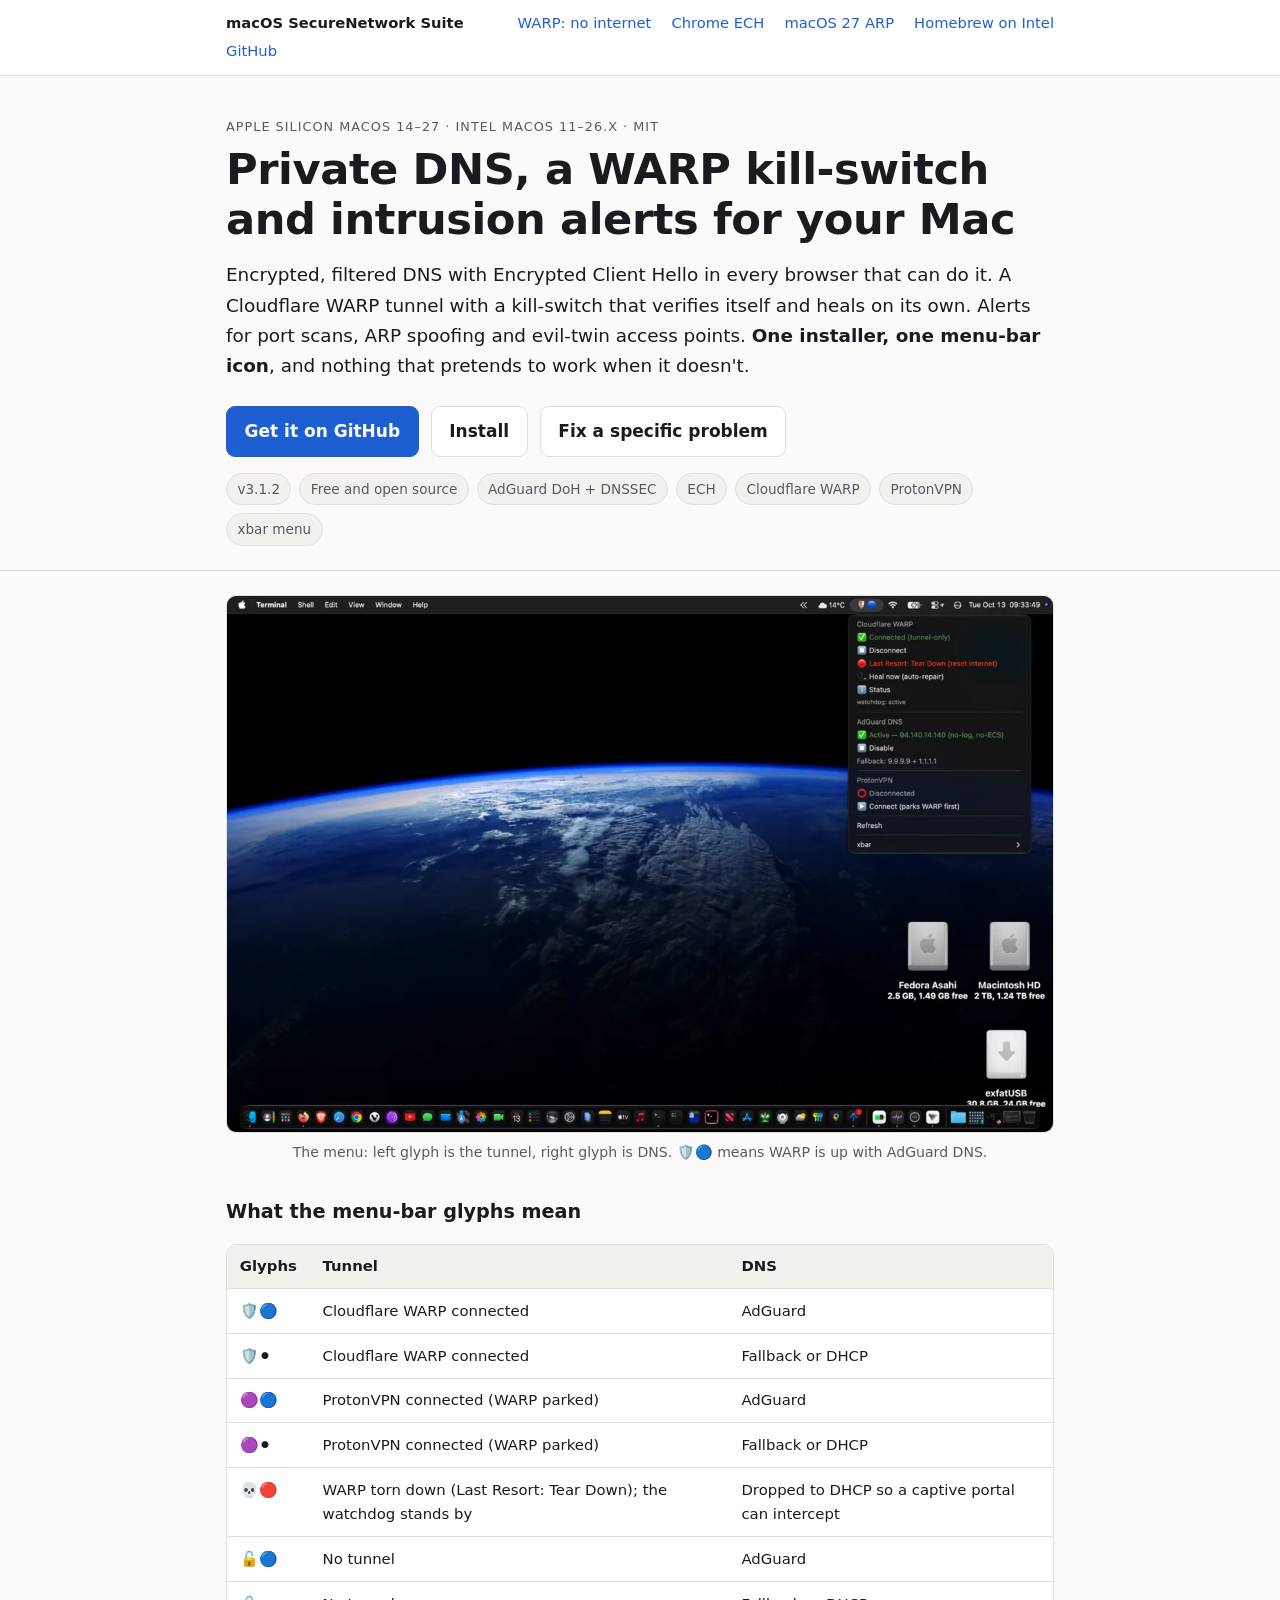
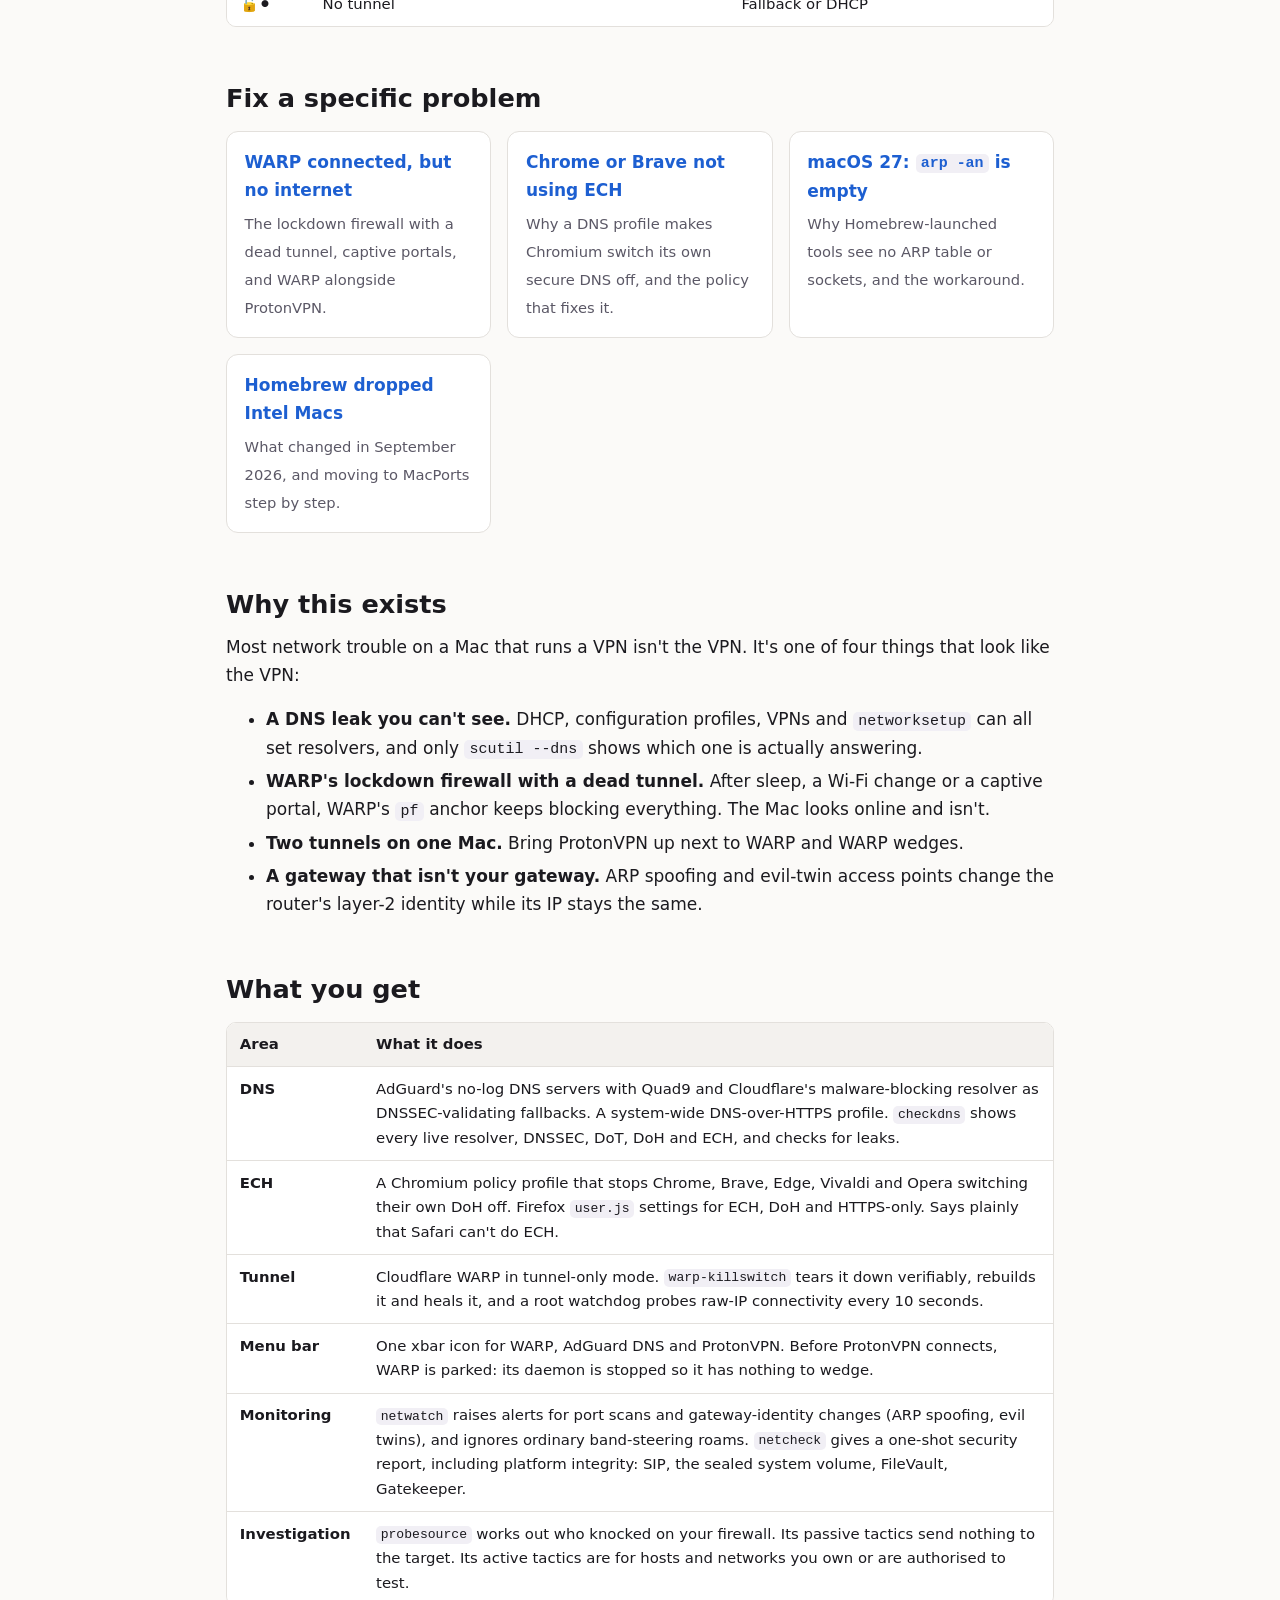
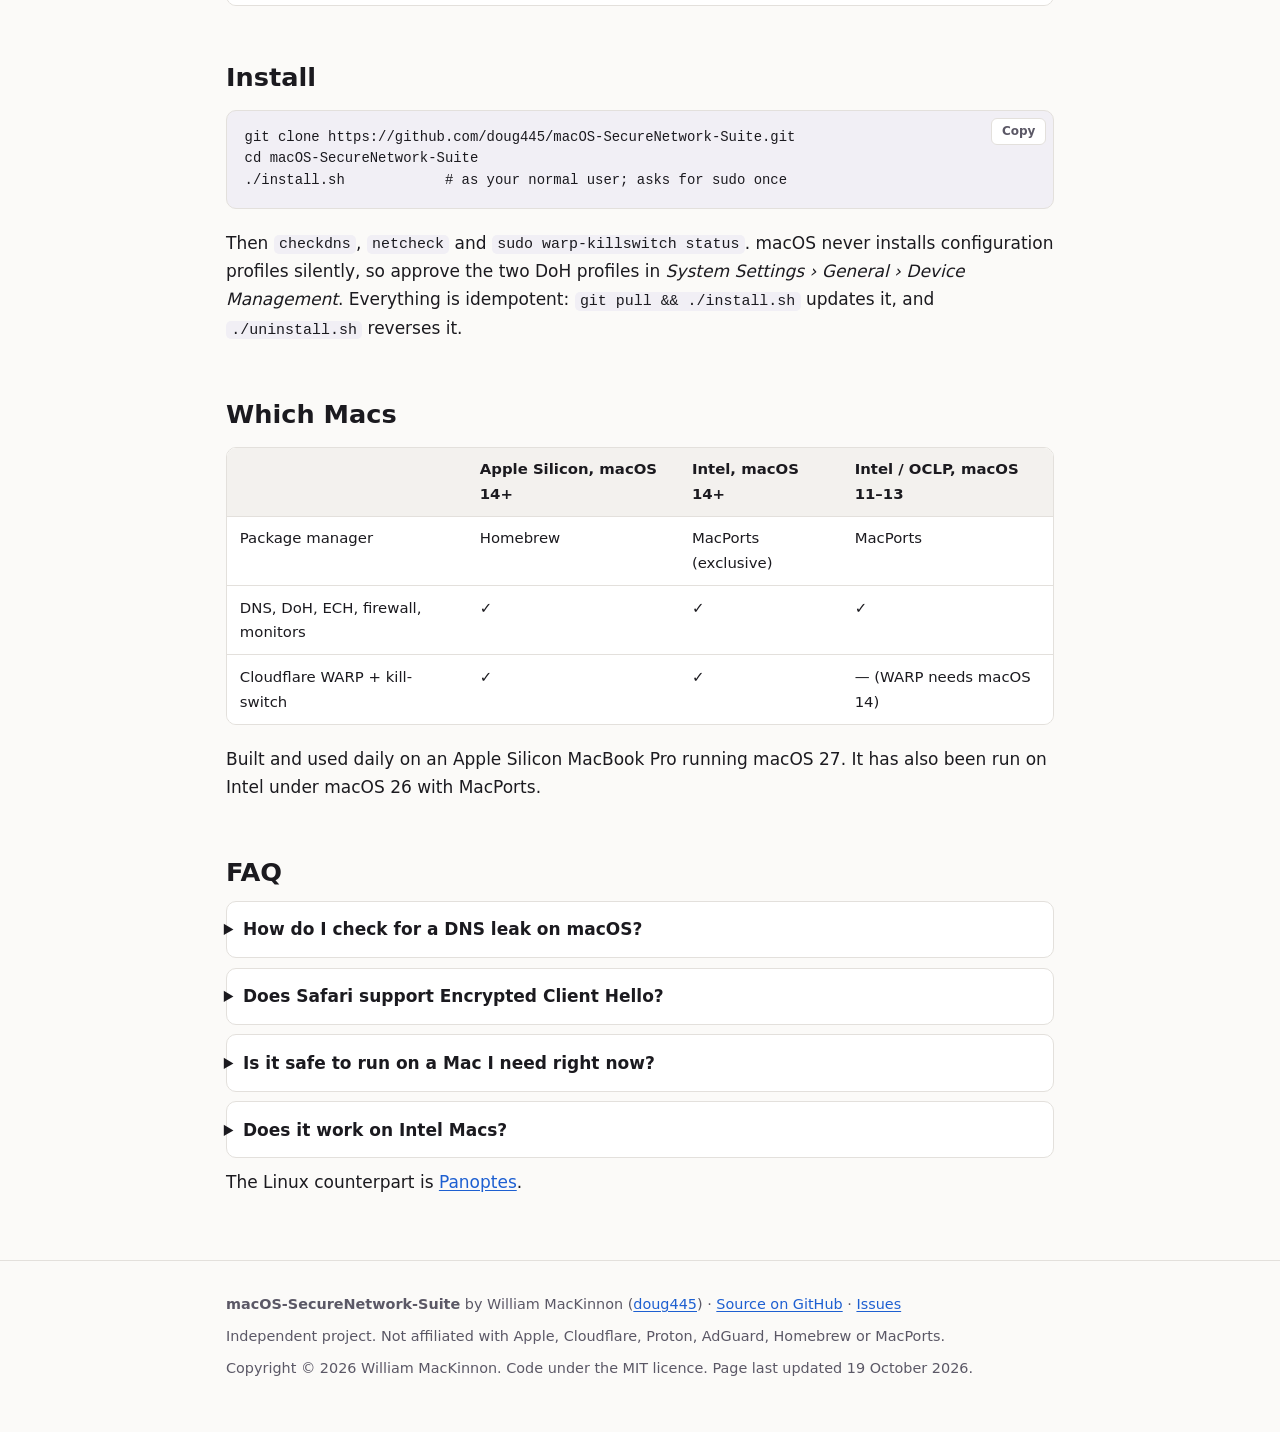
==== commit ddd39a03: "Site: v3.1.2 Co-Authored-By: Claude Opus 5.5 (1M context) <noreply@anthropic.com>" ====
--- a/index.html
+++ b/index.html
@@ -30,7 +30,7 @@
       "description": "Network security suite for macOS: encrypted, filtered DNS (AdGuard DoH with DNSSEC fallbacks), Encrypted Client Hello in every capable browser, a Cloudflare WARP tunnel with a verified kill-switch and self-healing watchdog, a menu-bar control for WARP, AdGuard DNS and ProtonVPN, and monitors for port scans, ARP spoofing and evil-twin access points.",
       "applicationCategory": "SecurityApplication",
       "operatingSystem": "macOS 14–27 on Apple Silicon; macOS 11–26 on Intel (reduced)",
-      "softwareVersion": "3.1.1",
+      "softwareVersion": "3.1.2",
       "license": "https://opensource.org/licenses/MIT",
       "url": "https://doug445.github.io/macOS-SecureNetwork-Suite/",
       "downloadUrl": "https://github.com/doug445/macOS-SecureNetwork-Suite",
@@ -81,7 +81,7 @@
       <a class="btn" href="#problems">Fix a specific problem</a>
     </div>
     <ul class="facts" aria-label="At a glance">
-      <li>v3.1.1</li><li>Free and open source</li><li>AdGuard DoH + DNSSEC</li><li>ECH</li>
+      <li>v3.1.2</li><li>Free and open source</li><li>AdGuard DoH + DNSSEC</li><li>ECH</li>
       <li>Cloudflare WARP</li><li>ProtonVPN</li><li>xbar menu</li>
     </ul>
   </div>
@@ -208,7 +208,7 @@
       <a href="https://github.com/doug445/macOS-SecureNetwork-Suite">Source on GitHub</a> ·
       <a href="https://github.com/doug445/macOS-SecureNetwork-Suite/issues">Issues</a></p>
     <p>Independent project. Not affiliated with Apple, Cloudflare, Proton, AdGuard, Homebrew or MacPorts.</p>
-    <p>Copyright © 2026 William MacKinnon. Code under the MIT licence. Page last updated 18 October 2026.</p>
+    <p>Copyright © 2026 William MacKinnon. Code under the MIT licence. Page last updated 19 October 2026.</p>
   </div>
 </footer>
 
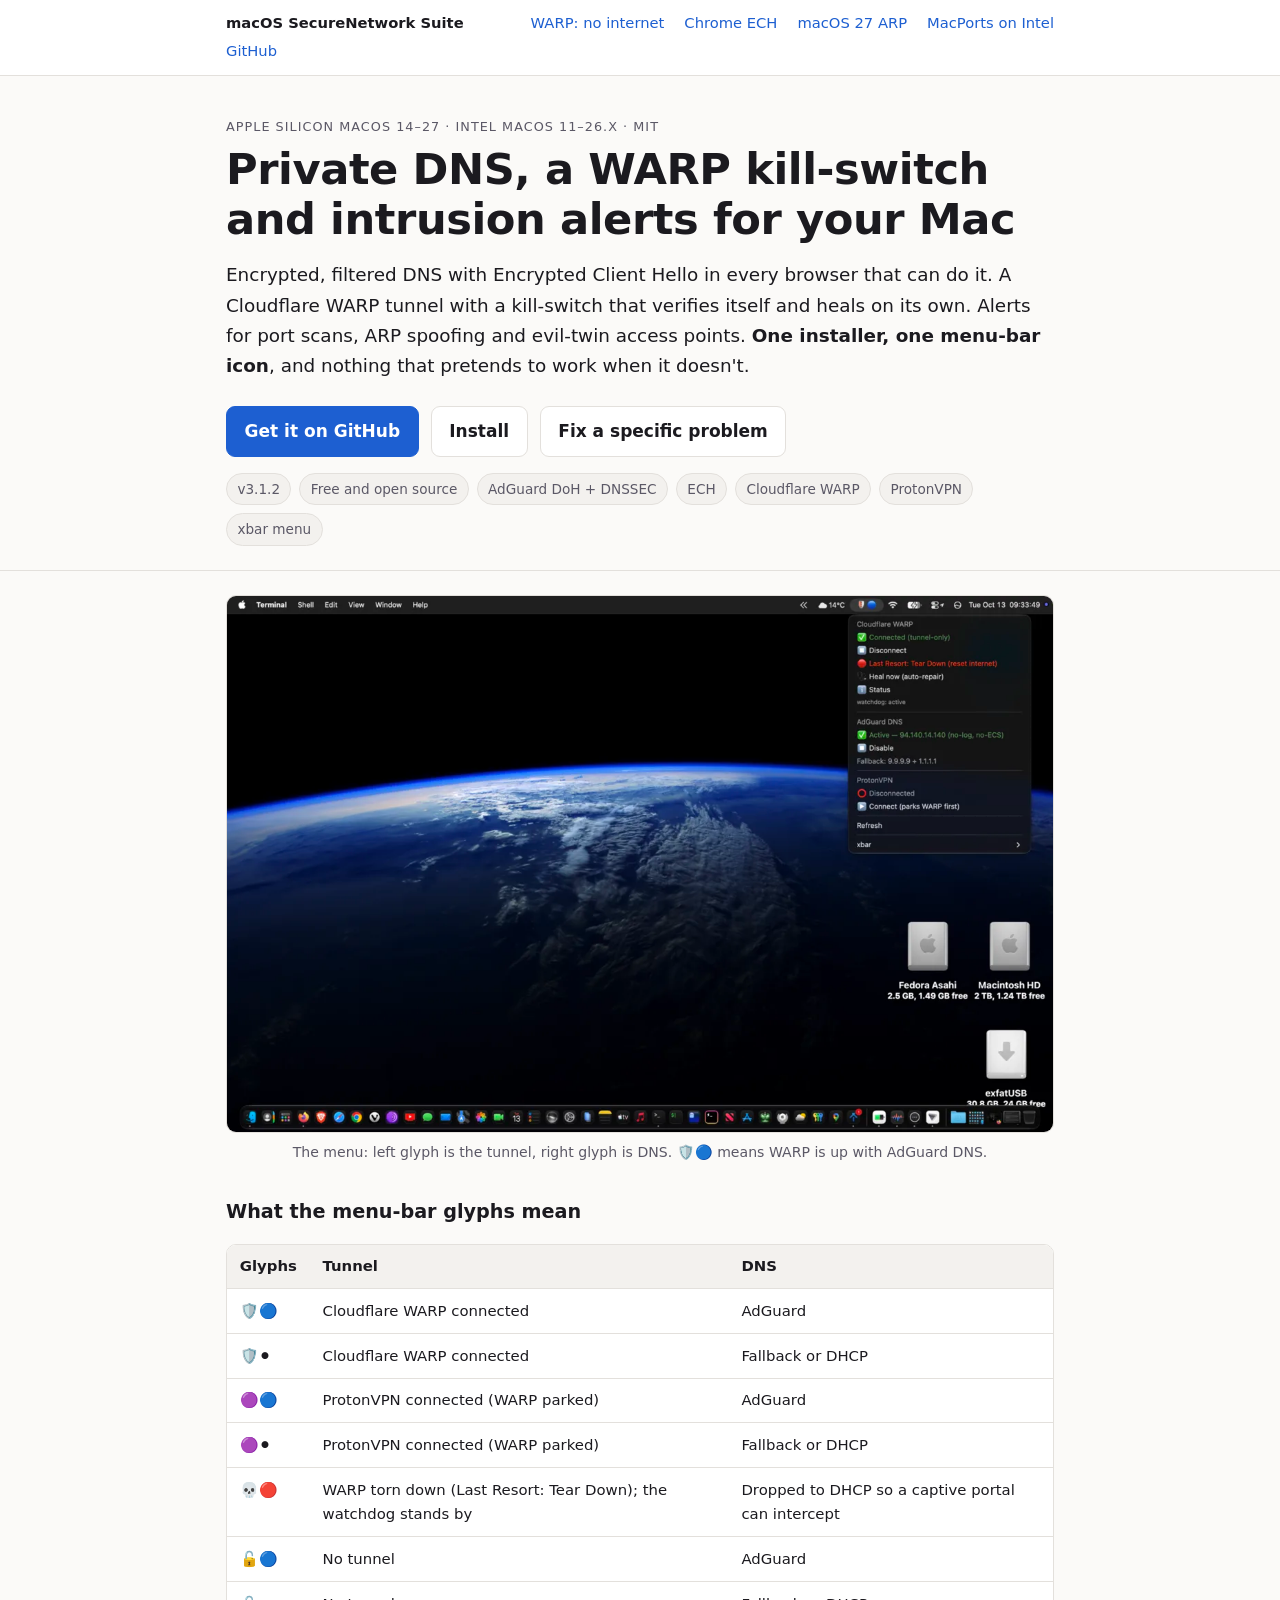
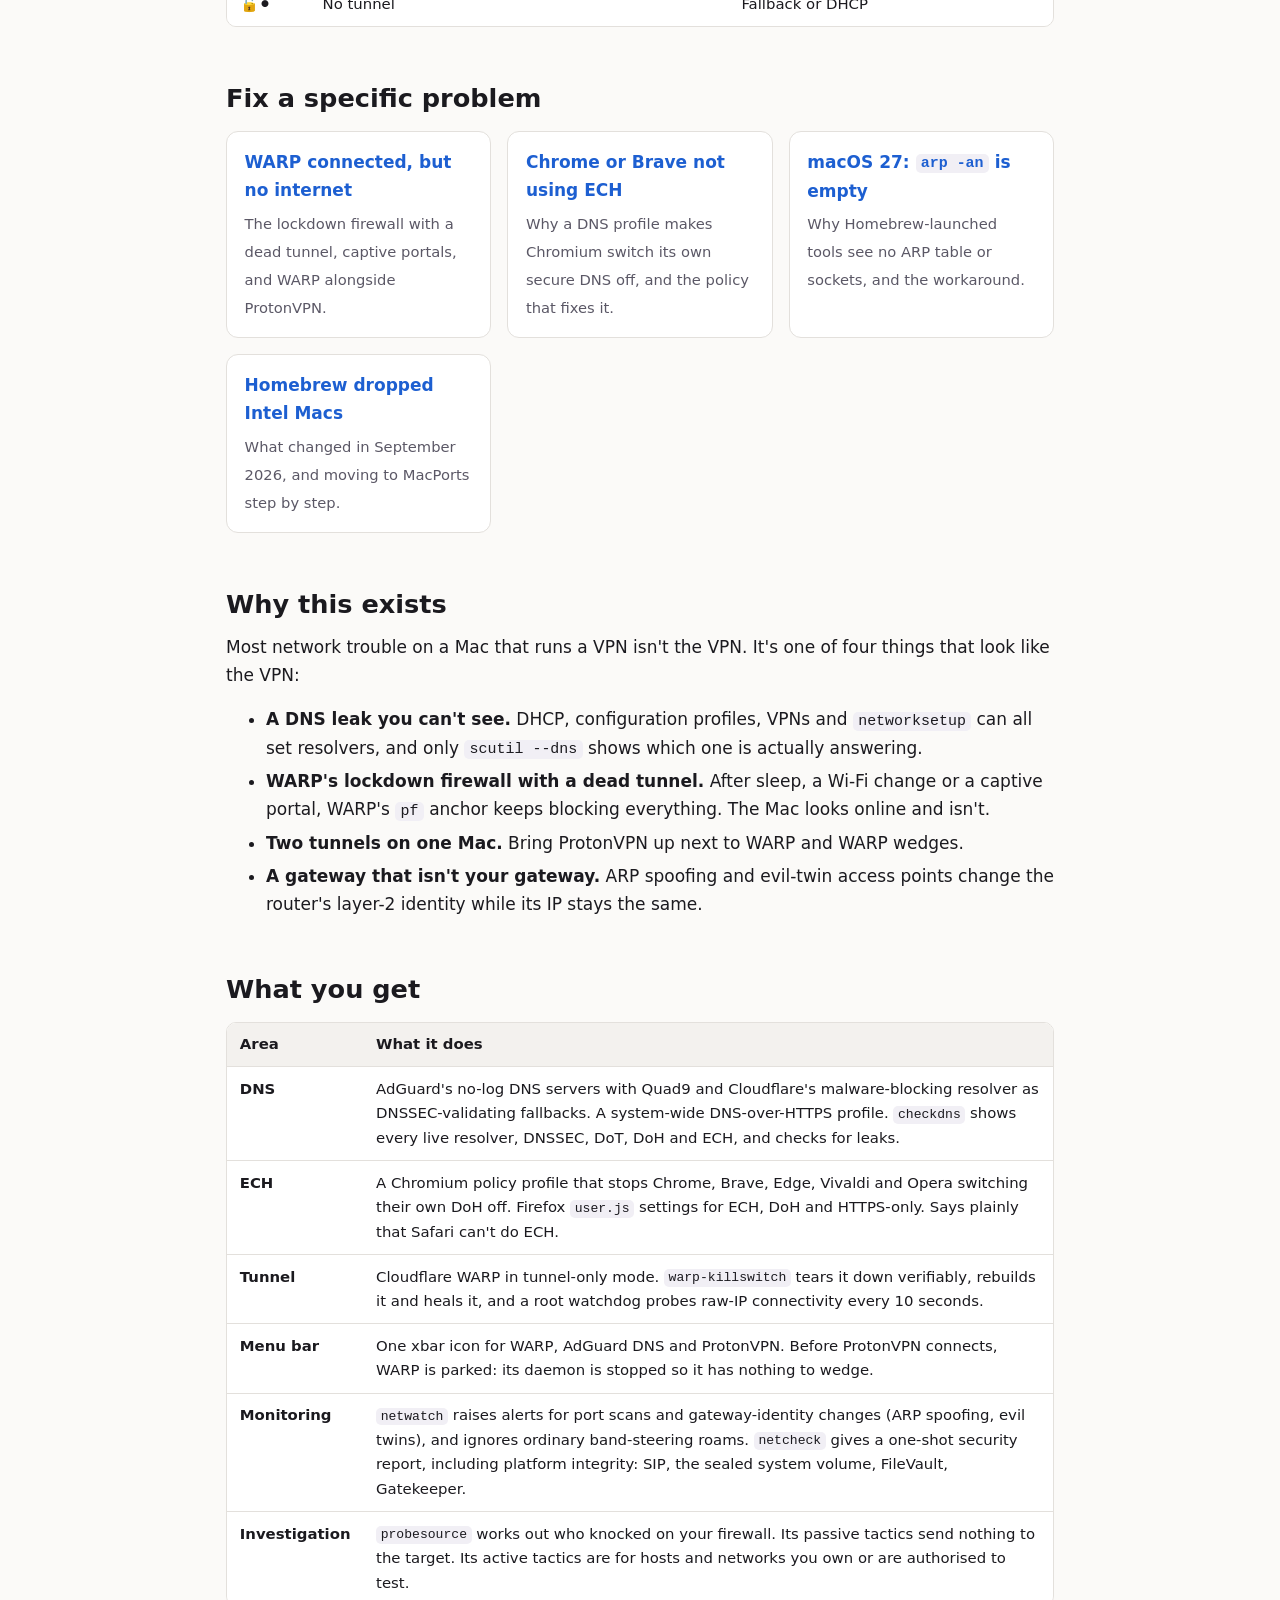
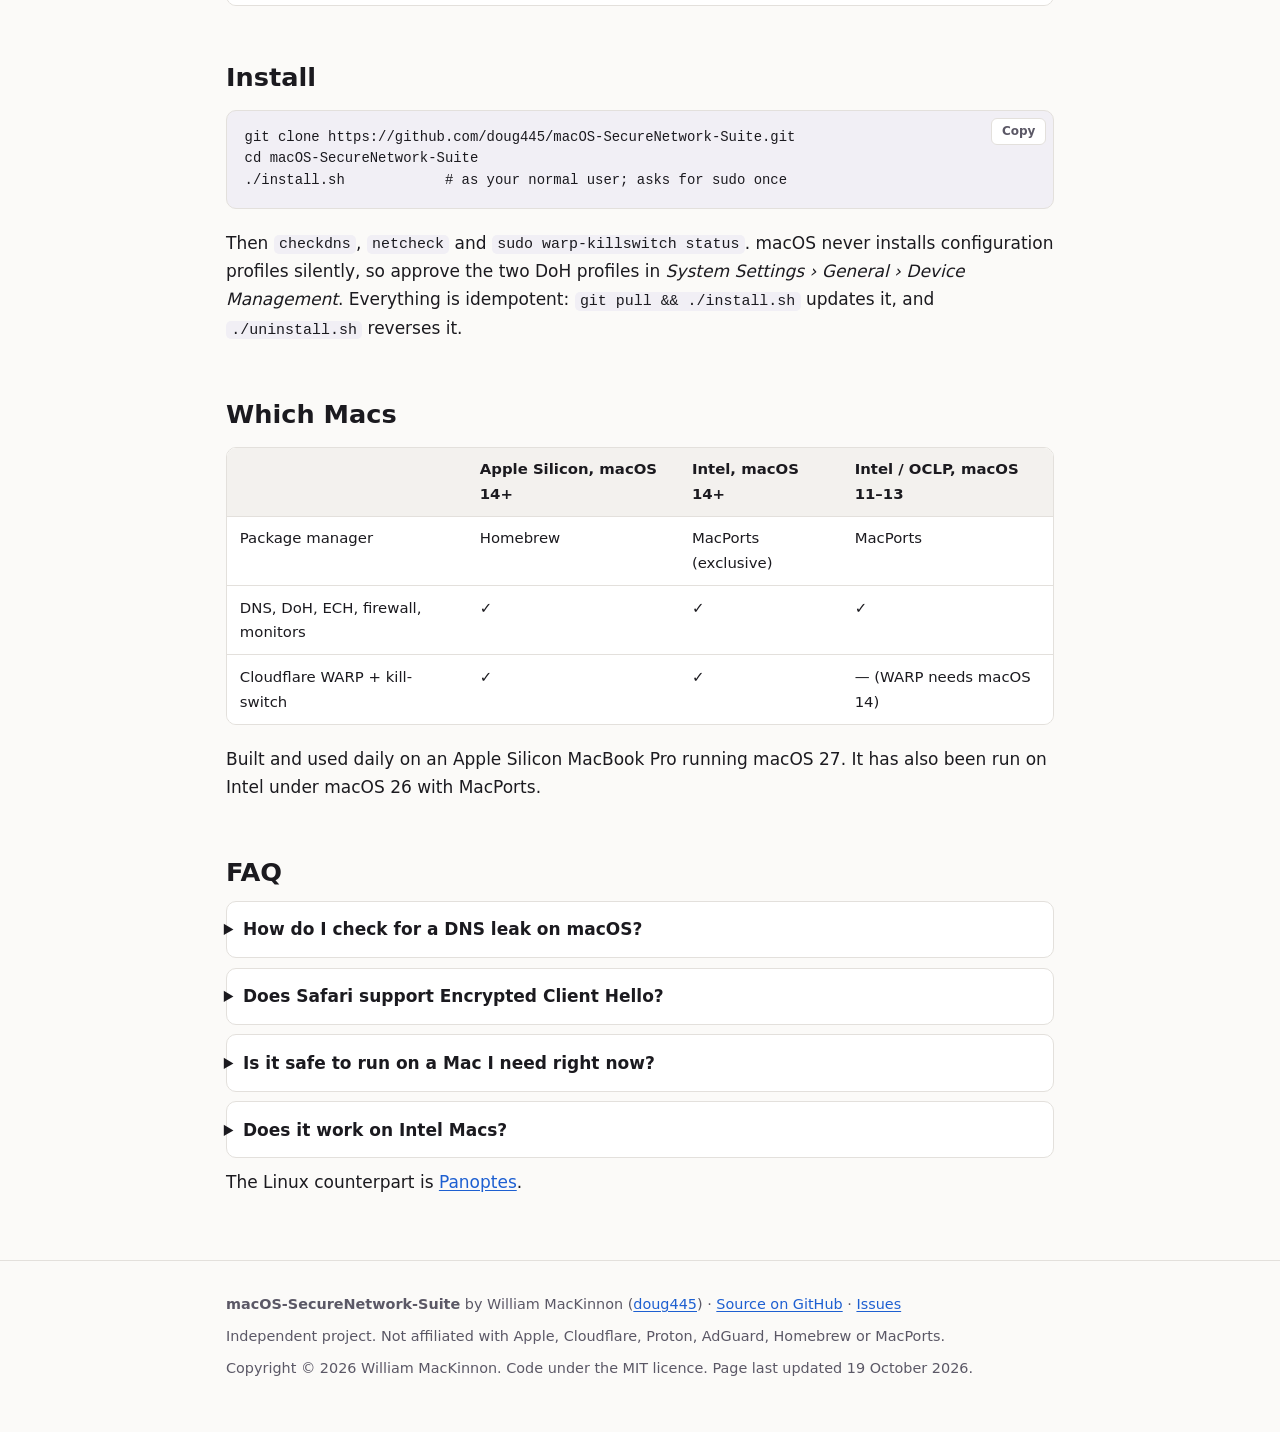
==== commit f979799d: "Site: top-bar link reads MacPorts on Intel Co-Authored-By: Claude Opus 5.5 (1M context) <noreply@ant" ====
--- a/index.html
+++ b/index.html
@@ -60,7 +60,7 @@
     <a href="cloudflare-warp-connected-no-internet-mac/">WARP: no internet</a>
     <a href="chrome-ech-not-working-macos/">Chrome ECH</a>
     <a href="macos-27-arp-table-empty/">macOS 27 ARP</a>
-    <a href="homebrew-intel-mac-macports/">Homebrew on Intel</a>
+    <a href="homebrew-intel-mac-macports/">MacPorts on Intel</a>
     <a href="https://github.com/doug445/macOS-SecureNetwork-Suite">GitHub</a>
   </div>
 </nav>
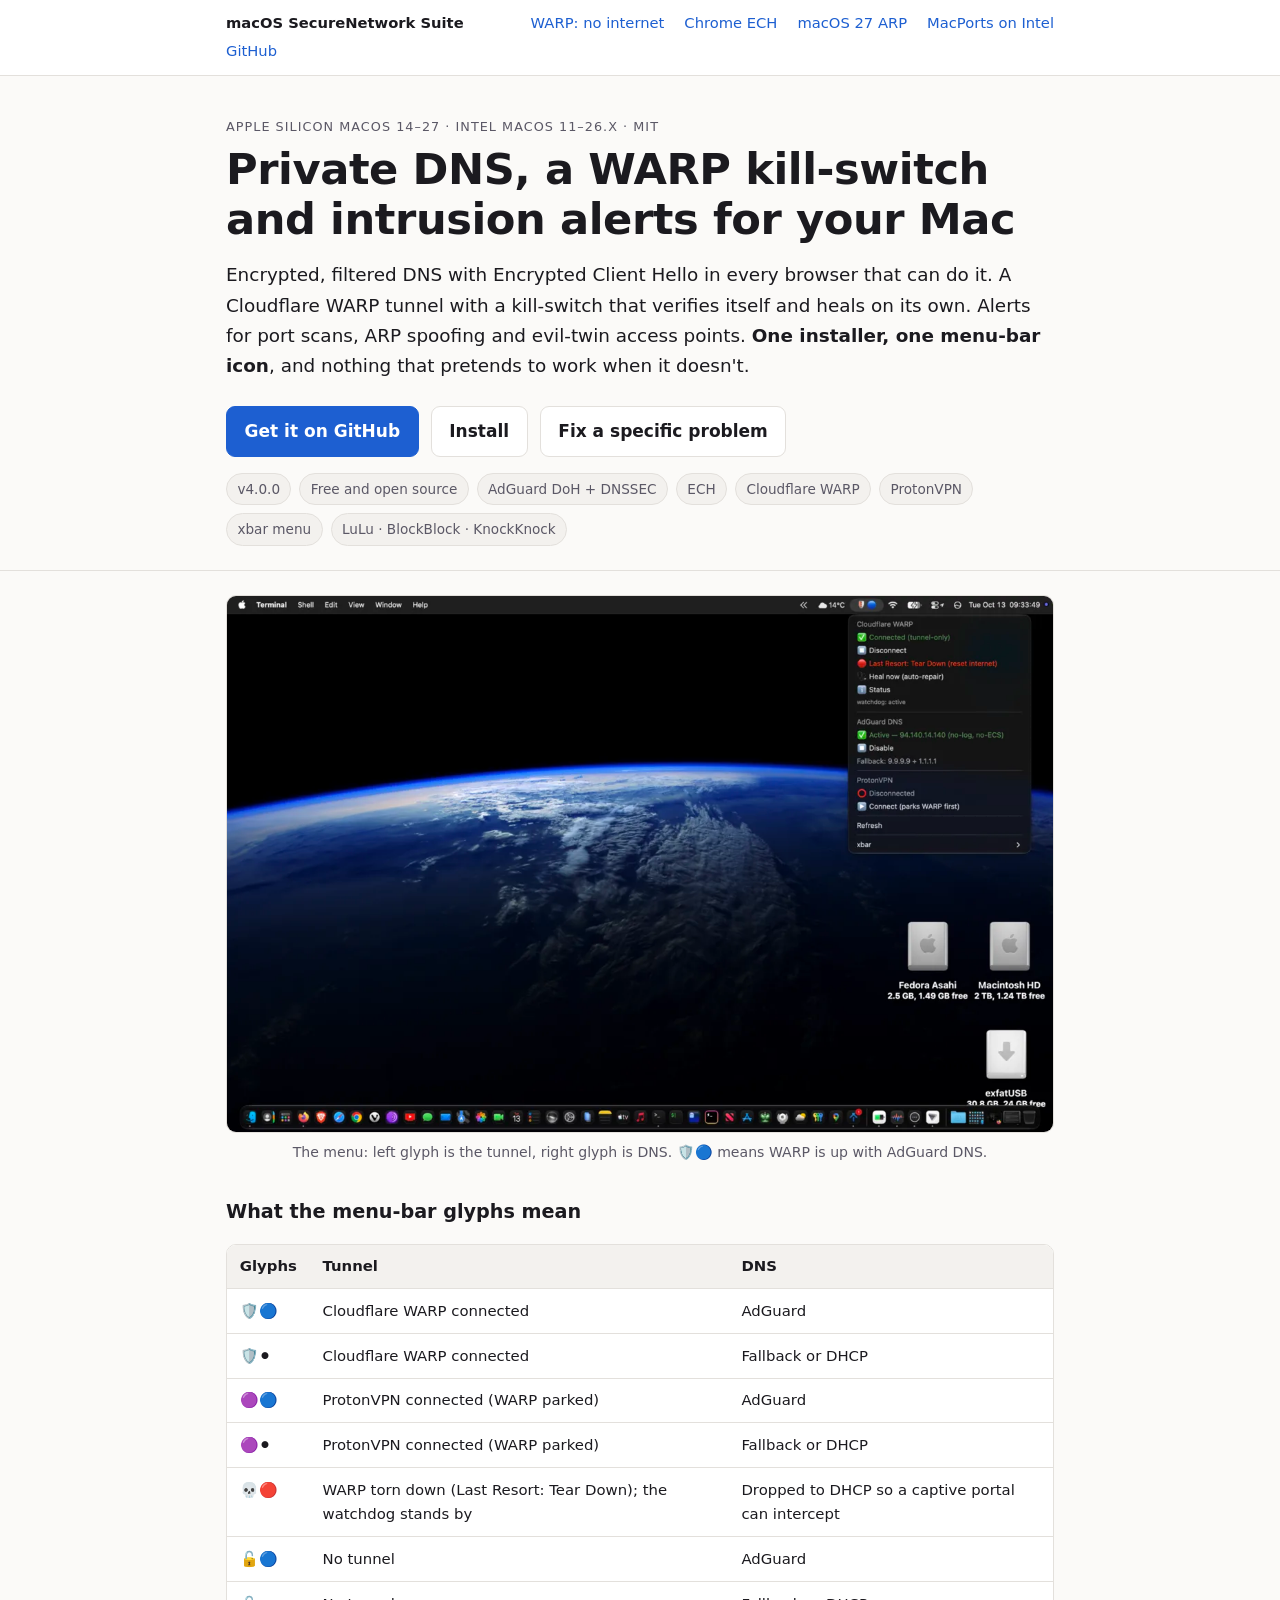
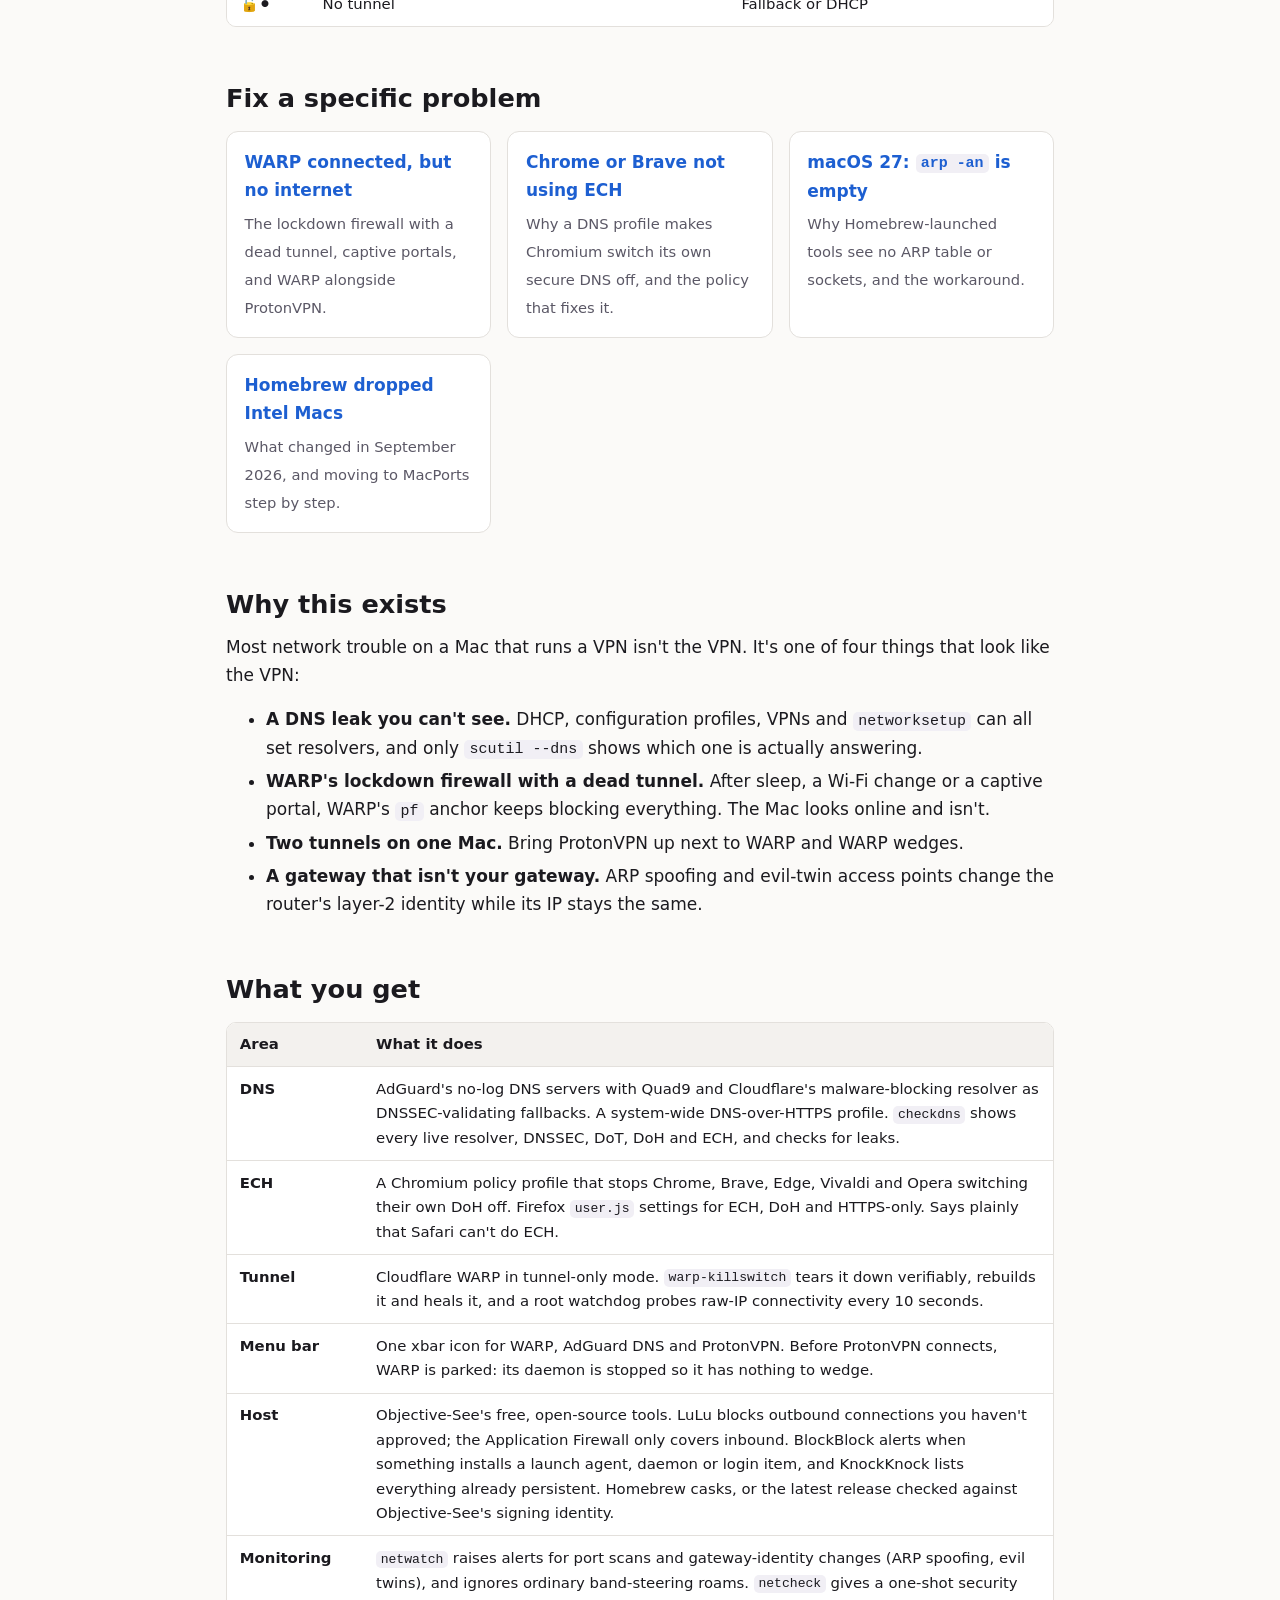
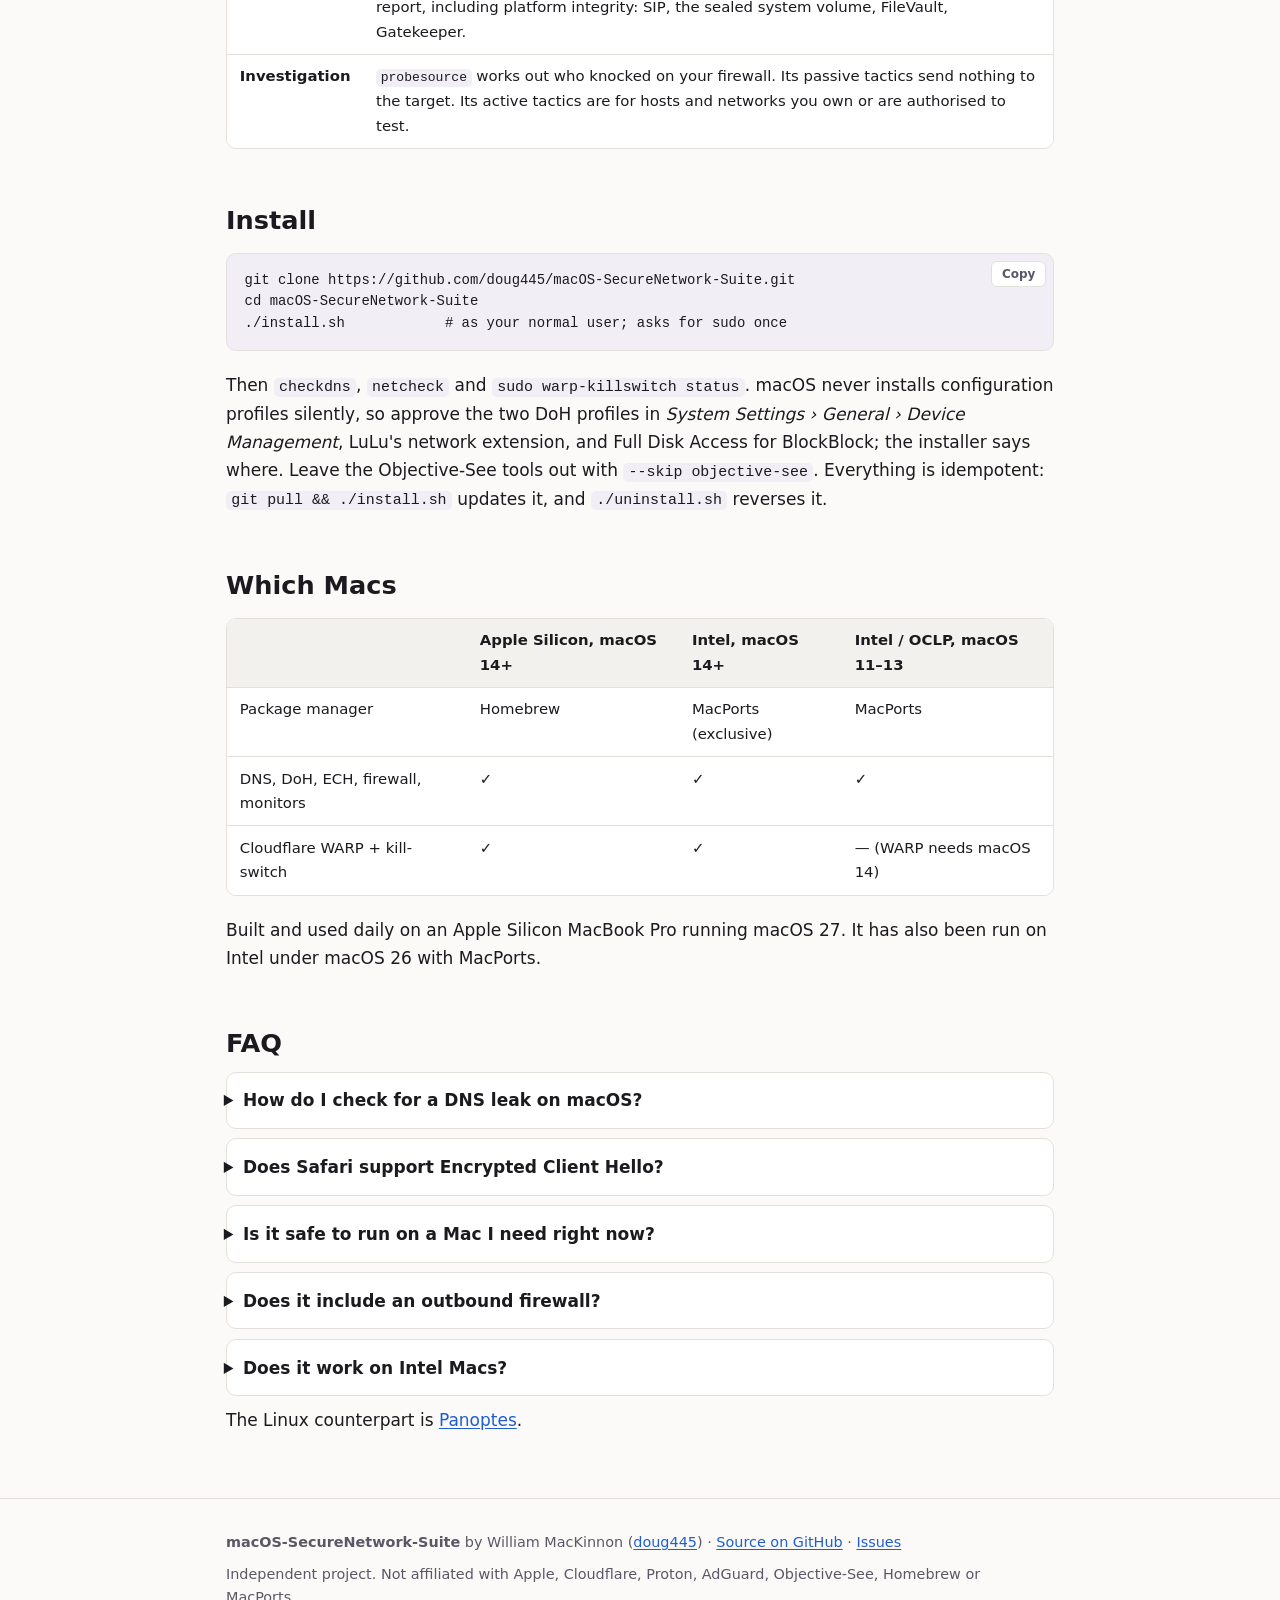
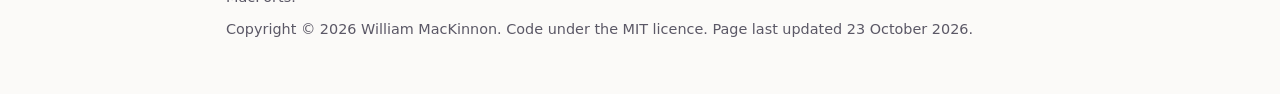
==== commit bb289772: "Site: v4.0.0, Objective-See tools" ====
--- a/index.html
+++ b/index.html
@@ -27,10 +27,10 @@
       "@type": "SoftwareApplication",
       "@id": "https://doug445.github.io/macOS-SecureNetwork-Suite/#software",
       "name": "macOS-SecureNetwork-Suite",
-      "description": "Network security suite for macOS: encrypted, filtered DNS (AdGuard DoH with DNSSEC fallbacks), Encrypted Client Hello in every capable browser, a Cloudflare WARP tunnel with a verified kill-switch and self-healing watchdog, a menu-bar control for WARP, AdGuard DNS and ProtonVPN, and monitors for port scans, ARP spoofing and evil-twin access points.",
+      "description": "Network security suite for macOS: encrypted, filtered DNS (AdGuard DoH with DNSSEC fallbacks), Encrypted Client Hello in every capable browser, a Cloudflare WARP tunnel with a verified kill-switch and self-healing watchdog, a menu-bar control for WARP, AdGuard DNS and ProtonVPN, monitors for port scans, ARP spoofing and evil-twin access points, and Objective-See's LuLu outbound firewall with BlockBlock and KnockKnock for persistence.",
       "applicationCategory": "SecurityApplication",
       "operatingSystem": "macOS 14–27 on Apple Silicon; macOS 11–26 on Intel (reduced)",
-      "softwareVersion": "3.1.2",
+      "softwareVersion": "4.0.0",
       "license": "https://opensource.org/licenses/MIT",
       "url": "https://doug445.github.io/macOS-SecureNetwork-Suite/",
       "downloadUrl": "https://github.com/doug445/macOS-SecureNetwork-Suite",
@@ -81,8 +81,8 @@
       <a class="btn" href="#problems">Fix a specific problem</a>
     </div>
     <ul class="facts" aria-label="At a glance">
-      <li>v3.1.2</li><li>Free and open source</li><li>AdGuard DoH + DNSSEC</li><li>ECH</li>
-      <li>Cloudflare WARP</li><li>ProtonVPN</li><li>xbar menu</li>
+      <li>v4.0.0</li><li>Free and open source</li><li>AdGuard DoH + DNSSEC</li><li>ECH</li>
+      <li>Cloudflare WARP</li><li>ProtonVPN</li><li>xbar menu</li><li>LuLu · BlockBlock · KnockKnock</li>
     </ul>
   </div>
 </header>
@@ -144,6 +144,7 @@
     <tr><td><strong>ECH</strong></td><td>A Chromium policy profile that stops Chrome, Brave, Edge, Vivaldi and Opera switching their own DoH off. Firefox <code>user.js</code> settings for ECH, DoH and HTTPS-only. Says plainly that Safari can't do ECH.</td></tr>
     <tr><td><strong>Tunnel</strong></td><td>Cloudflare WARP in tunnel-only mode. <code>warp-killswitch</code> tears it down verifiably, rebuilds it and heals it, and a root watchdog probes raw-IP connectivity every 10 seconds.</td></tr>
     <tr><td><strong>Menu bar</strong></td><td>One xbar icon for WARP, AdGuard DNS and ProtonVPN. Before ProtonVPN connects, WARP is parked: its daemon is stopped so it has nothing to wedge.</td></tr>
+    <tr><td><strong>Host</strong></td><td>Objective-See's free, open-source tools. LuLu blocks outbound connections you haven't approved; the Application Firewall only covers inbound. BlockBlock alerts when something installs a launch agent, daemon or login item, and KnockKnock lists everything already persistent. Homebrew casks, or the latest release checked against Objective-See's signing identity.</td></tr>
     <tr><td><strong>Monitoring</strong></td><td><code>netwatch</code> raises alerts for port scans and gateway-identity changes (ARP spoofing, evil twins), and ignores ordinary band-steering roams. <code>netcheck</code> gives a one-shot security report, including platform integrity: SIP, the sealed system volume, FileVault, Gatekeeper.</td></tr>
     <tr><td><strong>Investigation</strong></td><td><code>probesource</code> works out who knocked on your firewall. Its passive tactics send nothing to the target. Its active tactics are for hosts and networks you own or are authorised to test.</td></tr>
   </tbody>
@@ -155,7 +156,9 @@
 ./install.sh            # as your normal user; asks for sudo once</code></pre></div>
 <p>Then <code>checkdns</code>, <code>netcheck</code> and <code>sudo warp-killswitch status</code>.
   macOS never installs configuration profiles silently, so approve the two DoH profiles in
-  <em>System Settings › General › Device Management</em>. Everything is idempotent:
+  <em>System Settings › General › Device Management</em>, LuLu's network extension, and Full
+  Disk Access for BlockBlock; the installer says where. Leave the Objective-See tools out with
+  <code>--skip objective-see</code>. Everything is idempotent:
   <code>git pull &amp;&amp; ./install.sh</code> updates it, and <code>./uninstall.sh</code> reverses
   it.</p>
 
@@ -192,6 +195,13 @@
     you what they found.</p>
 </details>
 <details>
+  <summary>Does it include an outbound firewall?</summary>
+  <p>Yes, since 4.0.0: it installs LuLu, Objective-See's open-source outbound firewall, next to
+    the Application Firewall, which only blocks inbound connections. Tick "allow installed
+    applications" on LuLu's first run so WARP, ProtonVPN and xbar aren't questioned. Command-line
+    tools such as nmap and arp-scan still ask once each.</p>
+</details>
+<details>
   <summary>Does it work on Intel Macs?</summary>
   <p>Yes, in a reduced but supported mode on macOS 11 and later, including OpenCore Legacy Patcher
     Macs. It installs through MacPorts there, because Homebrew no longer builds Intel bottles.
@@ -207,8 +217,8 @@
       (<a href="https://github.com/doug445">doug445</a>) ·
       <a href="https://github.com/doug445/macOS-SecureNetwork-Suite">Source on GitHub</a> ·
       <a href="https://github.com/doug445/macOS-SecureNetwork-Suite/issues">Issues</a></p>
-    <p>Independent project. Not affiliated with Apple, Cloudflare, Proton, AdGuard, Homebrew or MacPorts.</p>
-    <p>Copyright © 2026 William MacKinnon. Code under the MIT licence. Page last updated 19 October 2026.</p>
+    <p>Independent project. Not affiliated with Apple, Cloudflare, Proton, AdGuard, Objective-See, Homebrew or MacPorts.</p>
+    <p>Copyright © 2026 William MacKinnon. Code under the MIT licence. Page last updated 23 October 2026.</p>
   </div>
 </footer>
 
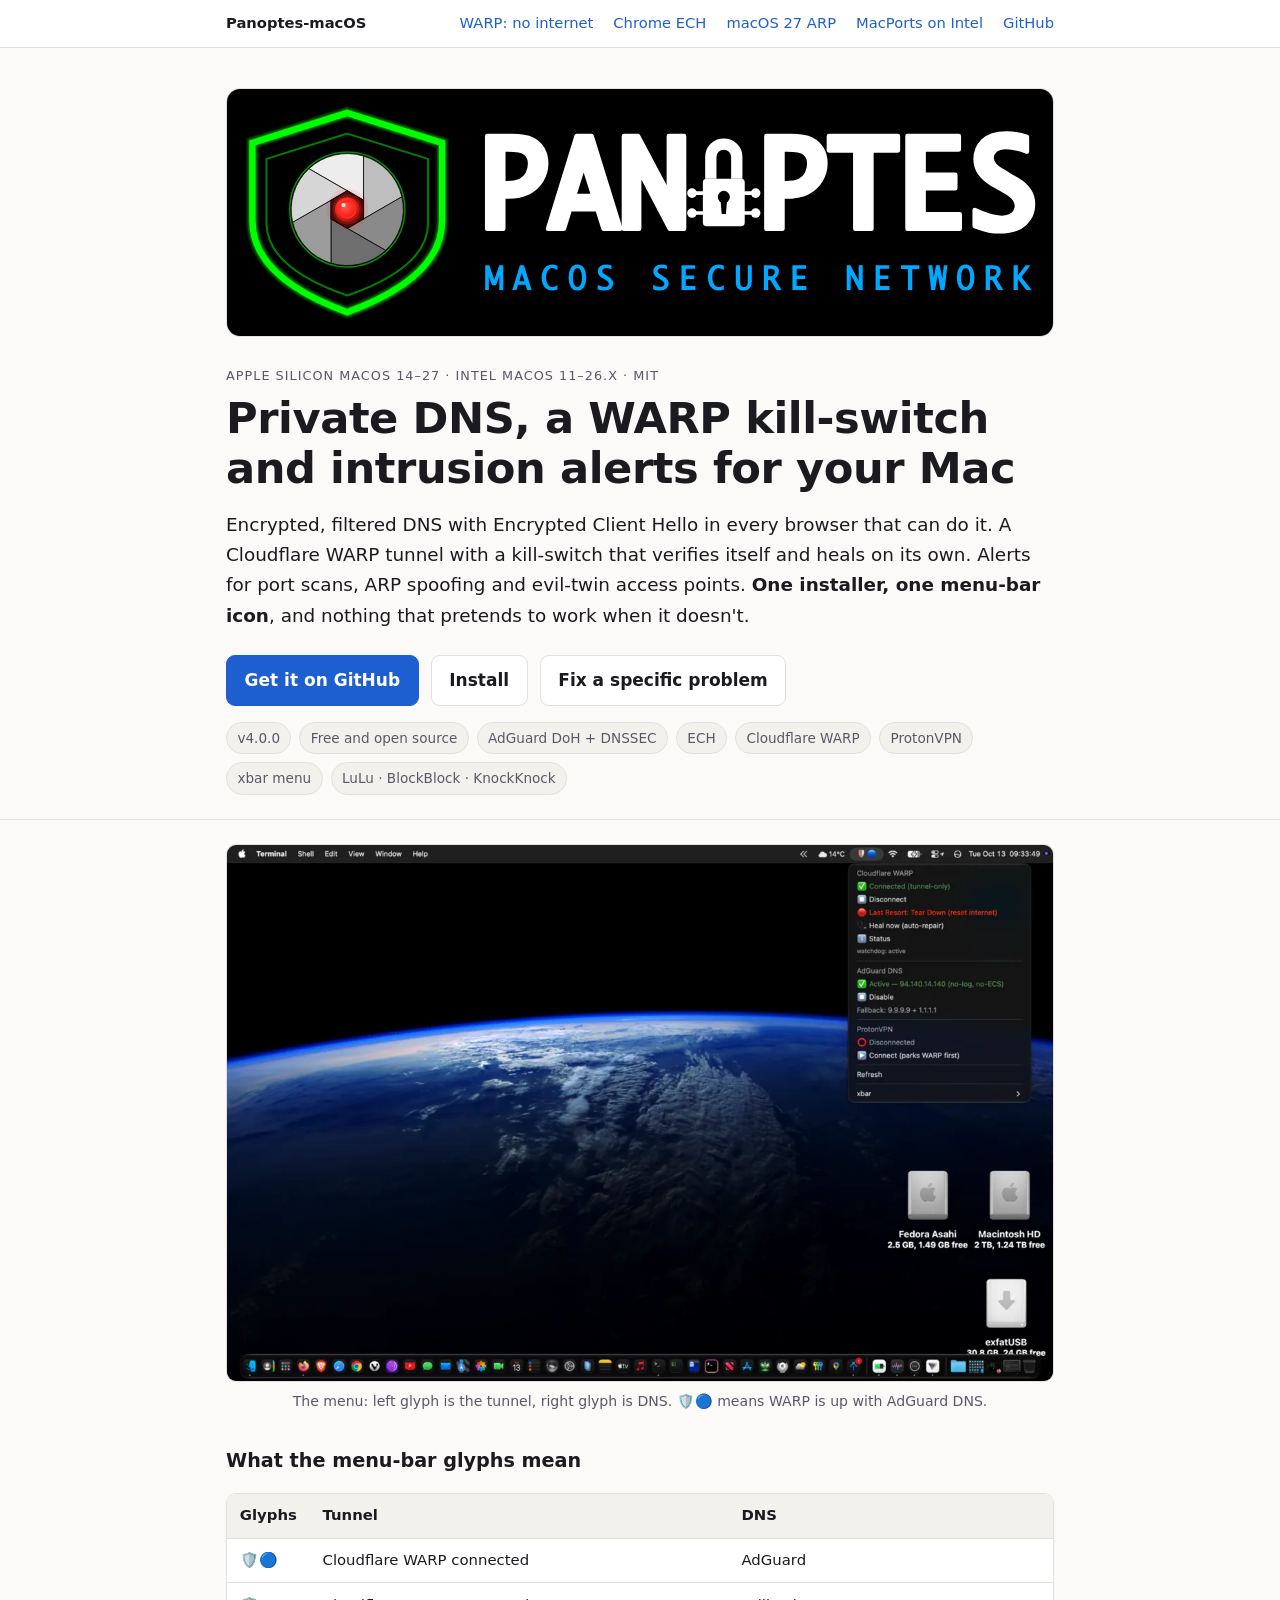
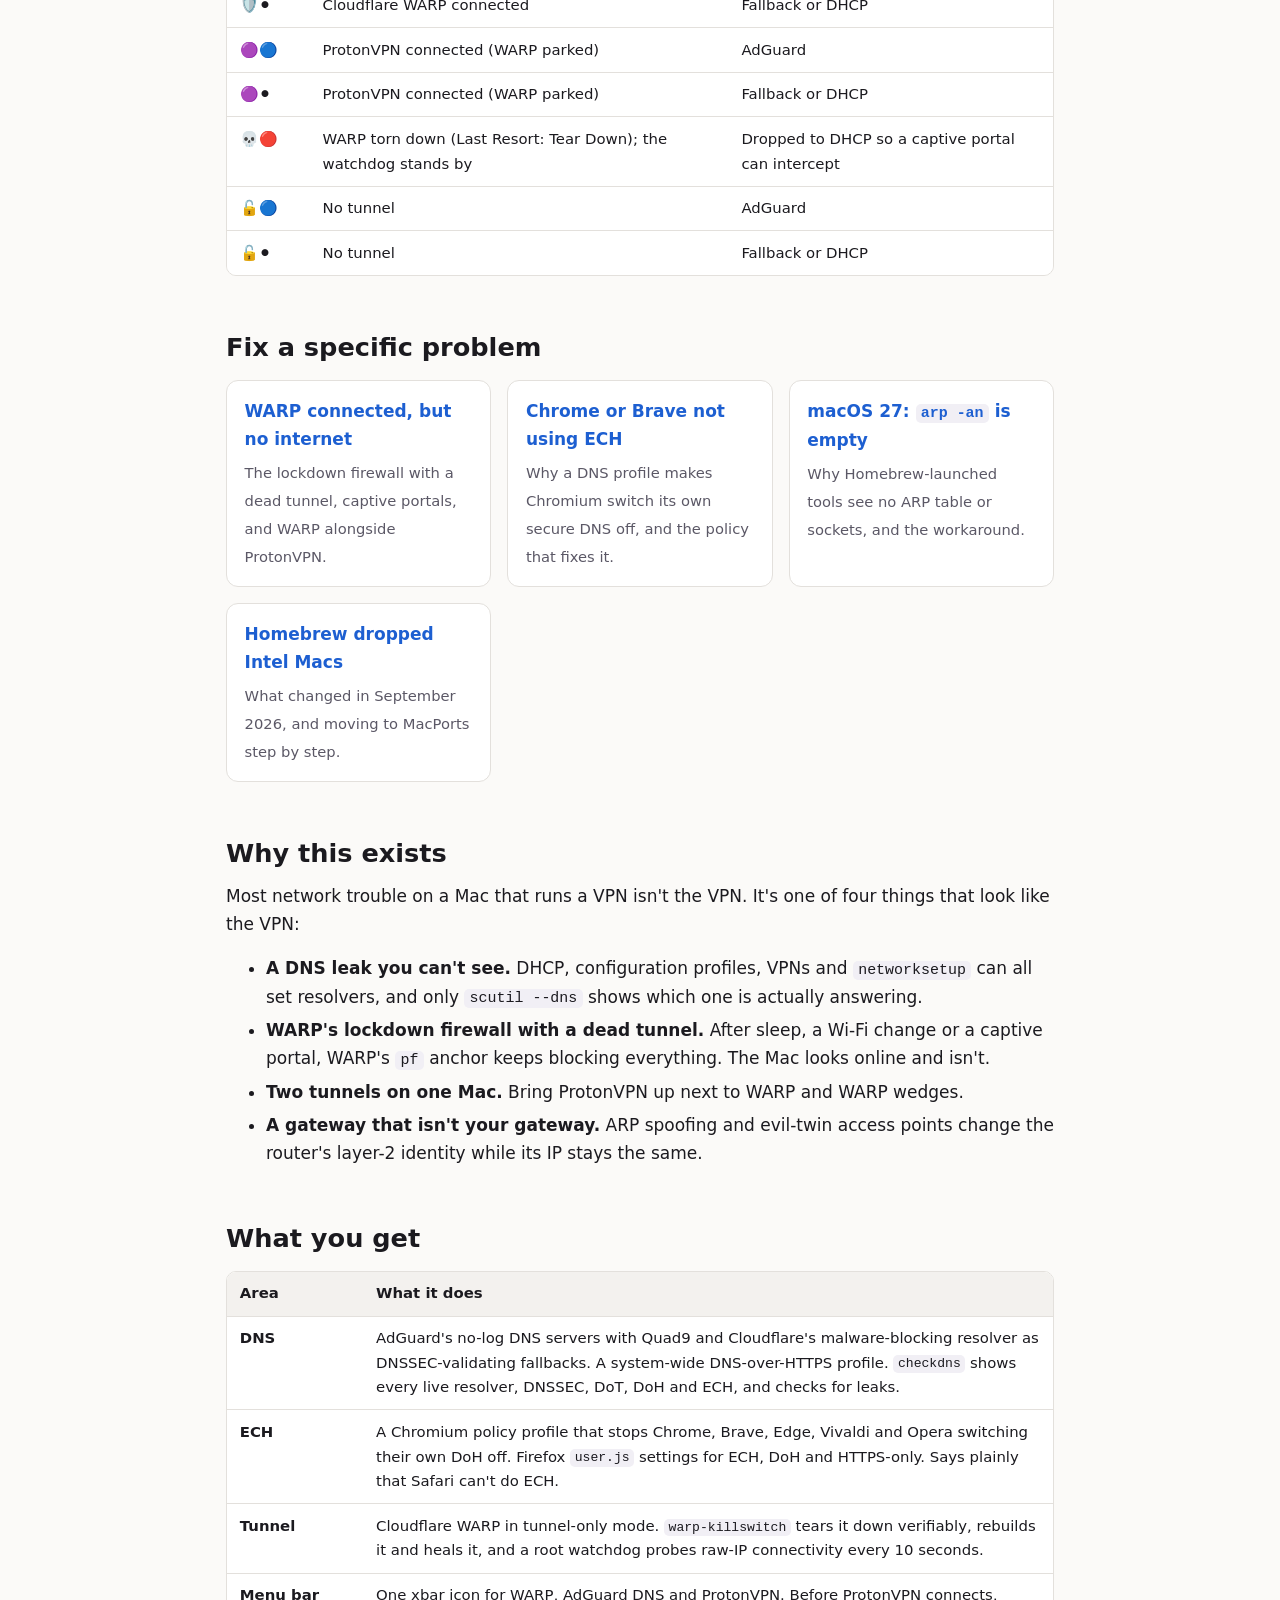
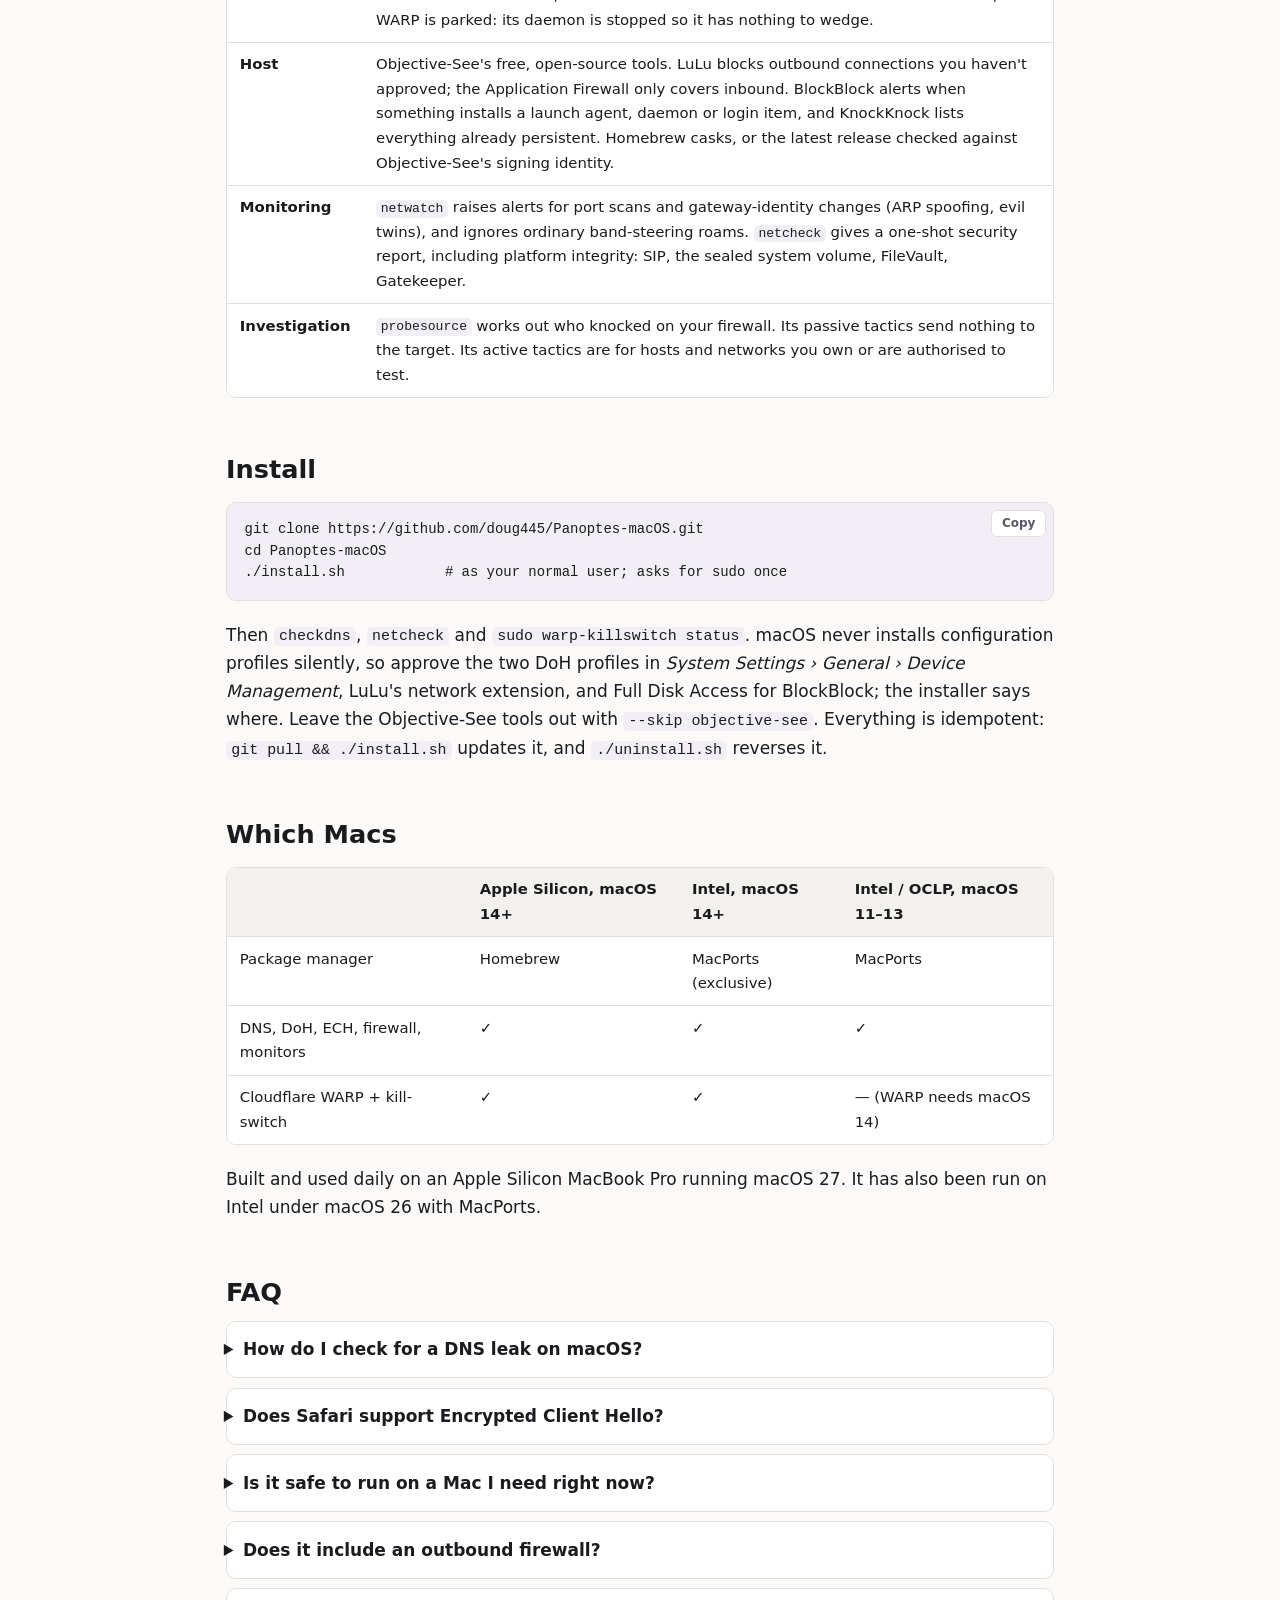
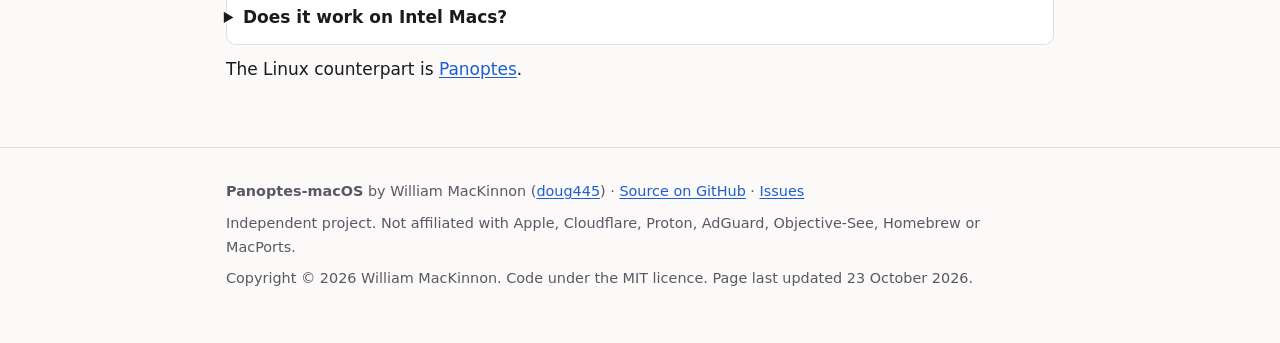
==== commit 0980a2da: "Site: rename to Panoptes-macOS, logo and card, v4.2.0 Co-Authored-By: Claude Fable 5.1 <noreply@anth" ====
--- a/index.html
+++ b/index.html
@@ -3,19 +3,19 @@
 <head>
 <meta charset="utf-8">
 <meta name="viewport" content="width=device-width, initial-scale=1">
-<title>macOS SecureNetwork Suite: private DNS, WARP kill-switch</title>
+<title>Panoptes-macOS: private DNS, WARP kill-switch</title>
 <meta name="description" content="Free, open-source macOS network security: encrypted AdGuard DNS with ECH in every browser that can do it, a Cloudflare WARP kill-switch that self-heals, and ARP-spoofing and port-scan alerts.">
-<link rel="canonical" href="https://doug445.github.io/macOS-SecureNetwork-Suite/">
+<link rel="canonical" href="https://doug445.github.io/Panoptes-macOS/">
 <meta name="author" content="William MacKinnon">
 <meta name="robots" content="index, follow, max-image-preview:large">
 <meta name="color-scheme" content="light dark">
 <link rel="stylesheet" href="style.css">
 <meta property="og:type" content="website">
-<meta property="og:site_name" content="macOS SecureNetwork Suite">
-<meta property="og:title" content="macOS SecureNetwork Suite: private DNS, a WARP kill-switch and intrusion alerts">
+<meta property="og:site_name" content="Panoptes-macOS">
+<meta property="og:title" content="Panoptes-macOS: private DNS, a WARP kill-switch and intrusion alerts">
 <meta property="og:description" content="Encrypted, filtered DNS with ECH; a Cloudflare WARP kill-switch that never blackholes your Mac; ARP-spoofing, evil-twin and port-scan alerts. One installer, one menu-bar icon.">
-<meta property="og:url" content="https://doug445.github.io/macOS-SecureNetwork-Suite/">
-<meta property="og:image" content="https://doug445.github.io/macOS-SecureNetwork-Suite/card.png">
+<meta property="og:url" content="https://doug445.github.io/Panoptes-macOS/">
+<meta property="og:image" content="https://doug445.github.io/Panoptes-macOS/card.png">
 <meta property="og:image:width" content="1200">
 <meta property="og:image:height" content="630">
 <meta name="twitter:card" content="summary_large_image">
@@ -25,17 +25,17 @@
   "@graph": [
     {
       "@type": "SoftwareApplication",
-      "@id": "https://doug445.github.io/macOS-SecureNetwork-Suite/#software",
-      "name": "macOS-SecureNetwork-Suite",
+      "@id": "https://doug445.github.io/Panoptes-macOS/#software",
+      "name": "Panoptes-macOS",
       "description": "Network security suite for macOS: encrypted, filtered DNS (AdGuard DoH with DNSSEC fallbacks), Encrypted Client Hello in every capable browser, a Cloudflare WARP tunnel with a verified kill-switch and self-healing watchdog, a menu-bar control for WARP, AdGuard DNS and ProtonVPN, monitors for port scans, ARP spoofing and evil-twin access points, and Objective-See's LuLu outbound firewall with BlockBlock and KnockKnock for persistence.",
       "applicationCategory": "SecurityApplication",
       "operatingSystem": "macOS 14–27 on Apple Silicon; macOS 11–26 on Intel (reduced)",
-      "softwareVersion": "4.0.0",
+      "softwareVersion": "4.2.0",
       "license": "https://opensource.org/licenses/MIT",
-      "url": "https://doug445.github.io/macOS-SecureNetwork-Suite/",
-      "downloadUrl": "https://github.com/doug445/macOS-SecureNetwork-Suite",
-      "codeRepository": "https://github.com/doug445/macOS-SecureNetwork-Suite",
-      "image": "https://doug445.github.io/macOS-SecureNetwork-Suite/menu-bar.jpg",
+      "url": "https://doug445.github.io/Panoptes-macOS/",
+      "downloadUrl": "https://github.com/doug445/Panoptes-macOS",
+      "codeRepository": "https://github.com/doug445/Panoptes-macOS",
+      "image": "https://doug445.github.io/Panoptes-macOS/menu-bar.jpg",
       "offers": { "@type": "Offer", "price": "0", "priceCurrency": "USD" },
       "author": { "@type": "Person", "name": "William MacKinnon", "url": "https://github.com/doug445" }
     },
@@ -56,17 +56,18 @@
 
 <nav class="sitenav" aria-label="Site">
   <div class="wrap">
-    <a class="brand" href="./">macOS SecureNetwork Suite</a>
+    <a class="brand" href="./">Panoptes-macOS</a>
     <a href="cloudflare-warp-connected-no-internet-mac/">WARP: no internet</a>
     <a href="chrome-ech-not-working-macos/">Chrome ECH</a>
     <a href="macos-27-arp-table-empty/">macOS 27 ARP</a>
     <a href="homebrew-intel-mac-macports/">MacPorts on Intel</a>
-    <a href="https://github.com/doug445/macOS-SecureNetwork-Suite">GitHub</a>
+    <a href="https://github.com/doug445/Panoptes-macOS">GitHub</a>
   </div>
 </nav>
 
 <header class="hero">
   <div class="wrap">
+    <p class="logo"><img src="panoptes-macos-logo-dark.svg" alt="Panoptes-macOS — macOS Secure Network" width="480" height="144"></p>
     <p class="eyebrow">Apple Silicon macOS 14–27 · Intel macOS 11–26.x · MIT</p>
     <h1>Private DNS, a WARP kill-switch and intrusion alerts for your Mac</h1>
     <p class="lede">
@@ -76,7 +77,7 @@
       menu-bar icon</strong>, and nothing that pretends to work when it doesn't.
     </p>
     <div class="cta">
-      <a class="btn primary" href="https://github.com/doug445/macOS-SecureNetwork-Suite">Get it on GitHub</a>
+      <a class="btn primary" href="https://github.com/doug445/Panoptes-macOS">Get it on GitHub</a>
       <a class="btn" href="#install">Install</a>
       <a class="btn" href="#problems">Fix a specific problem</a>
     </div>
@@ -151,8 +152,8 @@
 </table></div>
 
 <h2 id="install">Install</h2>
-<div class="codeblock"><pre><code>git clone https://github.com/doug445/macOS-SecureNetwork-Suite.git
-cd macOS-SecureNetwork-Suite
+<div class="codeblock"><pre><code>git clone https://github.com/doug445/Panoptes-macOS.git
+cd Panoptes-macOS
 ./install.sh            # as your normal user; asks for sudo once</code></pre></div>
 <p>Then <code>checkdns</code>, <code>netcheck</code> and <code>sudo warp-killswitch status</code>.
   macOS never installs configuration profiles silently, so approve the two DoH profiles in
@@ -213,10 +214,10 @@
 
 <footer>
   <div class="wrap">
-    <p><strong>macOS-SecureNetwork-Suite</strong> by William MacKinnon
+    <p><strong>Panoptes-macOS</strong> by William MacKinnon
       (<a href="https://github.com/doug445">doug445</a>) ·
-      <a href="https://github.com/doug445/macOS-SecureNetwork-Suite">Source on GitHub</a> ·
-      <a href="https://github.com/doug445/macOS-SecureNetwork-Suite/issues">Issues</a></p>
+      <a href="https://github.com/doug445/Panoptes-macOS">Source on GitHub</a> ·
+      <a href="https://github.com/doug445/Panoptes-macOS/issues">Issues</a></p>
     <p>Independent project. Not affiliated with Apple, Cloudflare, Proton, AdGuard, Objective-See, Homebrew or MacPorts.</p>
     <p>Copyright © 2026 William MacKinnon. Code under the MIT licence. Page last updated 23 October 2026.</p>
   </div>
--- a/style.css
+++ b/style.css
@@ -178,3 +178,5 @@
 .tool { border: 1px solid var(--accent); border-radius: 12px; padding: 1rem 1.2rem; margin: 2rem 0; background: var(--surface); }
 .tool p:last-child { margin-bottom: 0; }
 small { color: var(--muted); }
+
+.hero .logo img { max-width: 100%; height: auto; }
